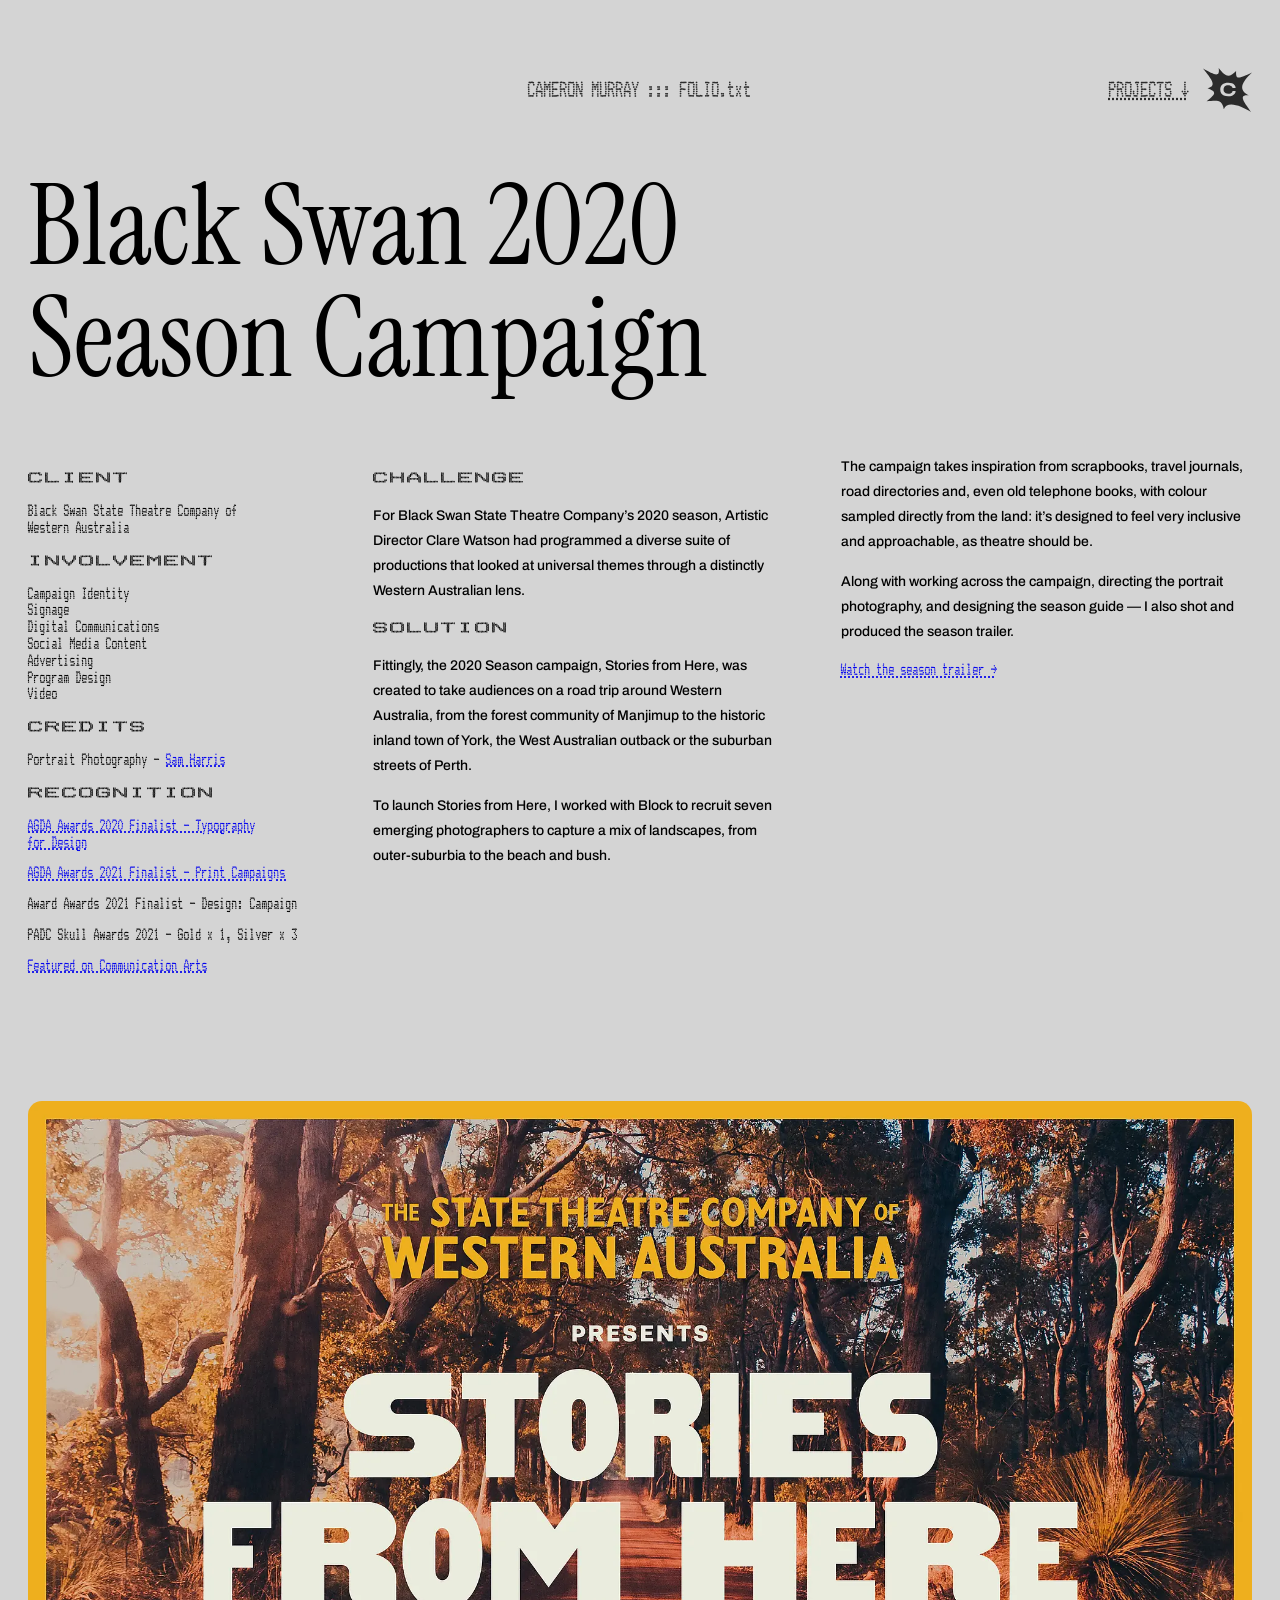
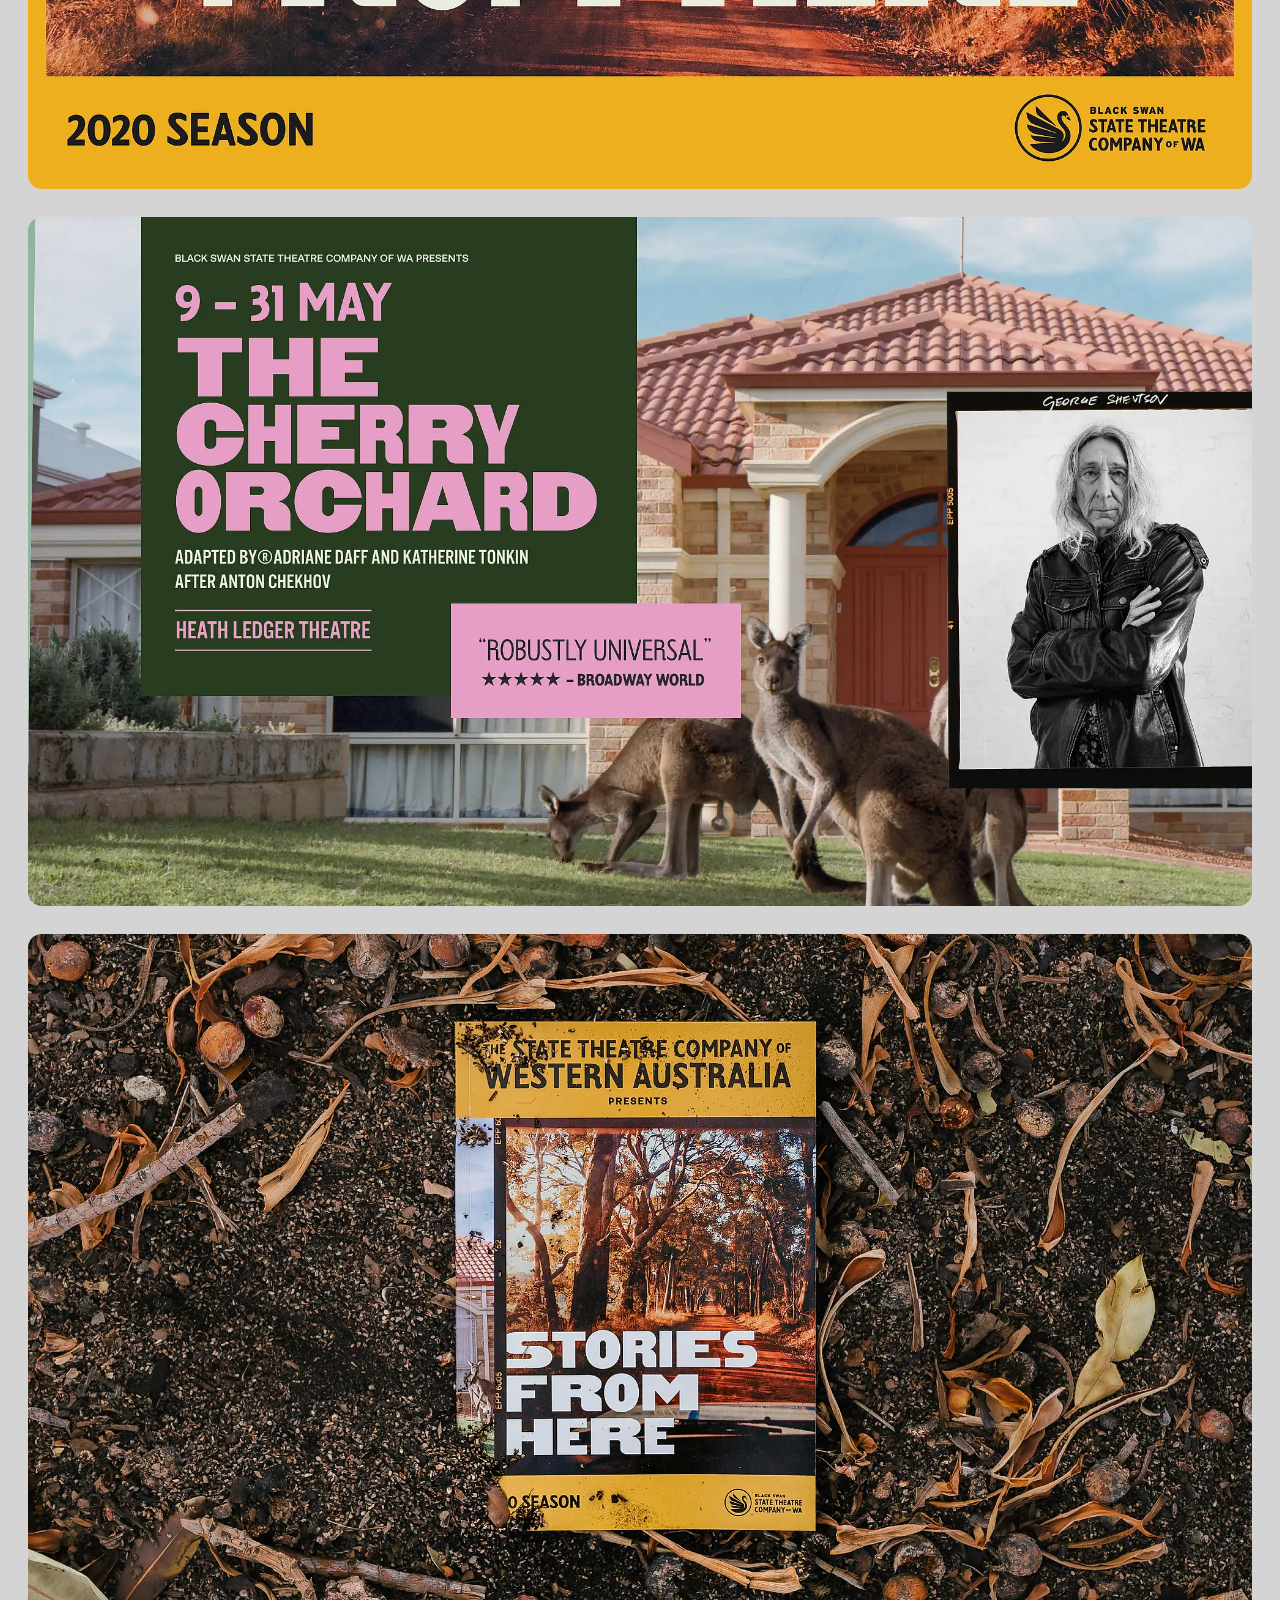
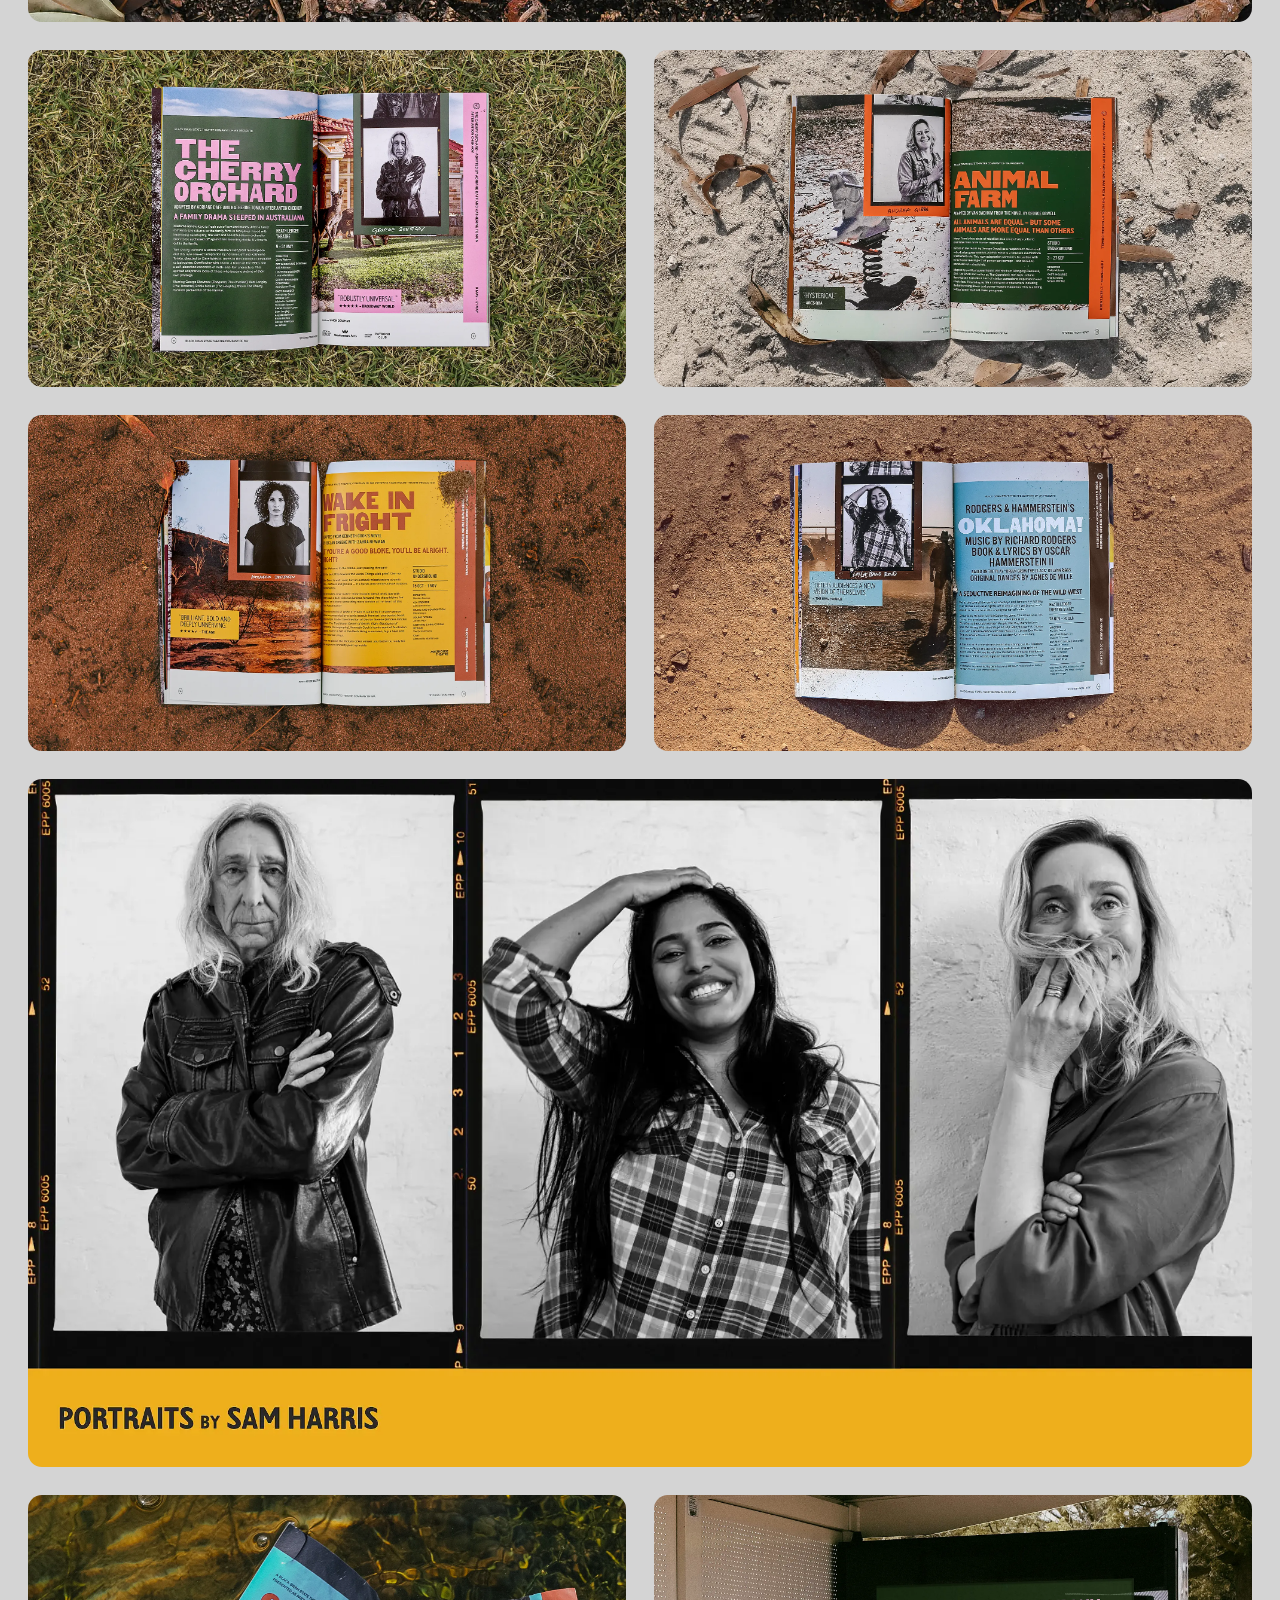
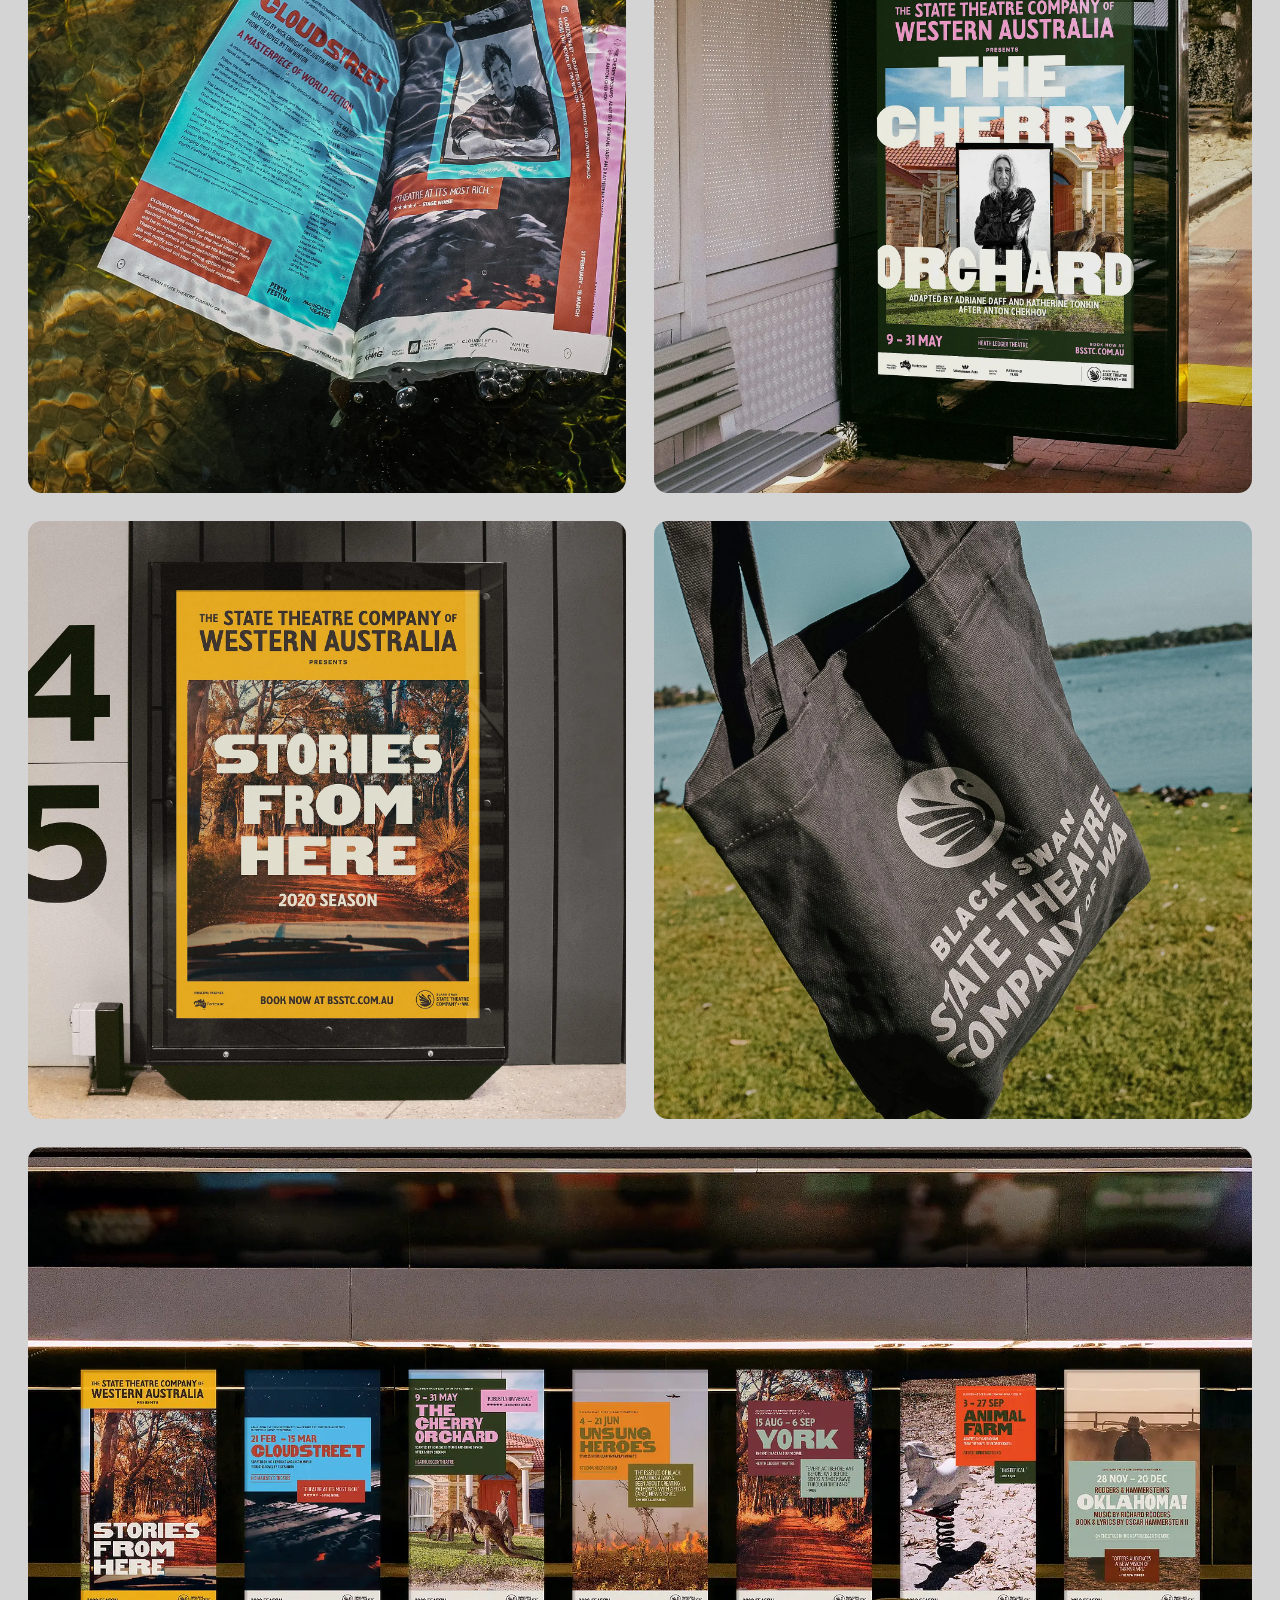
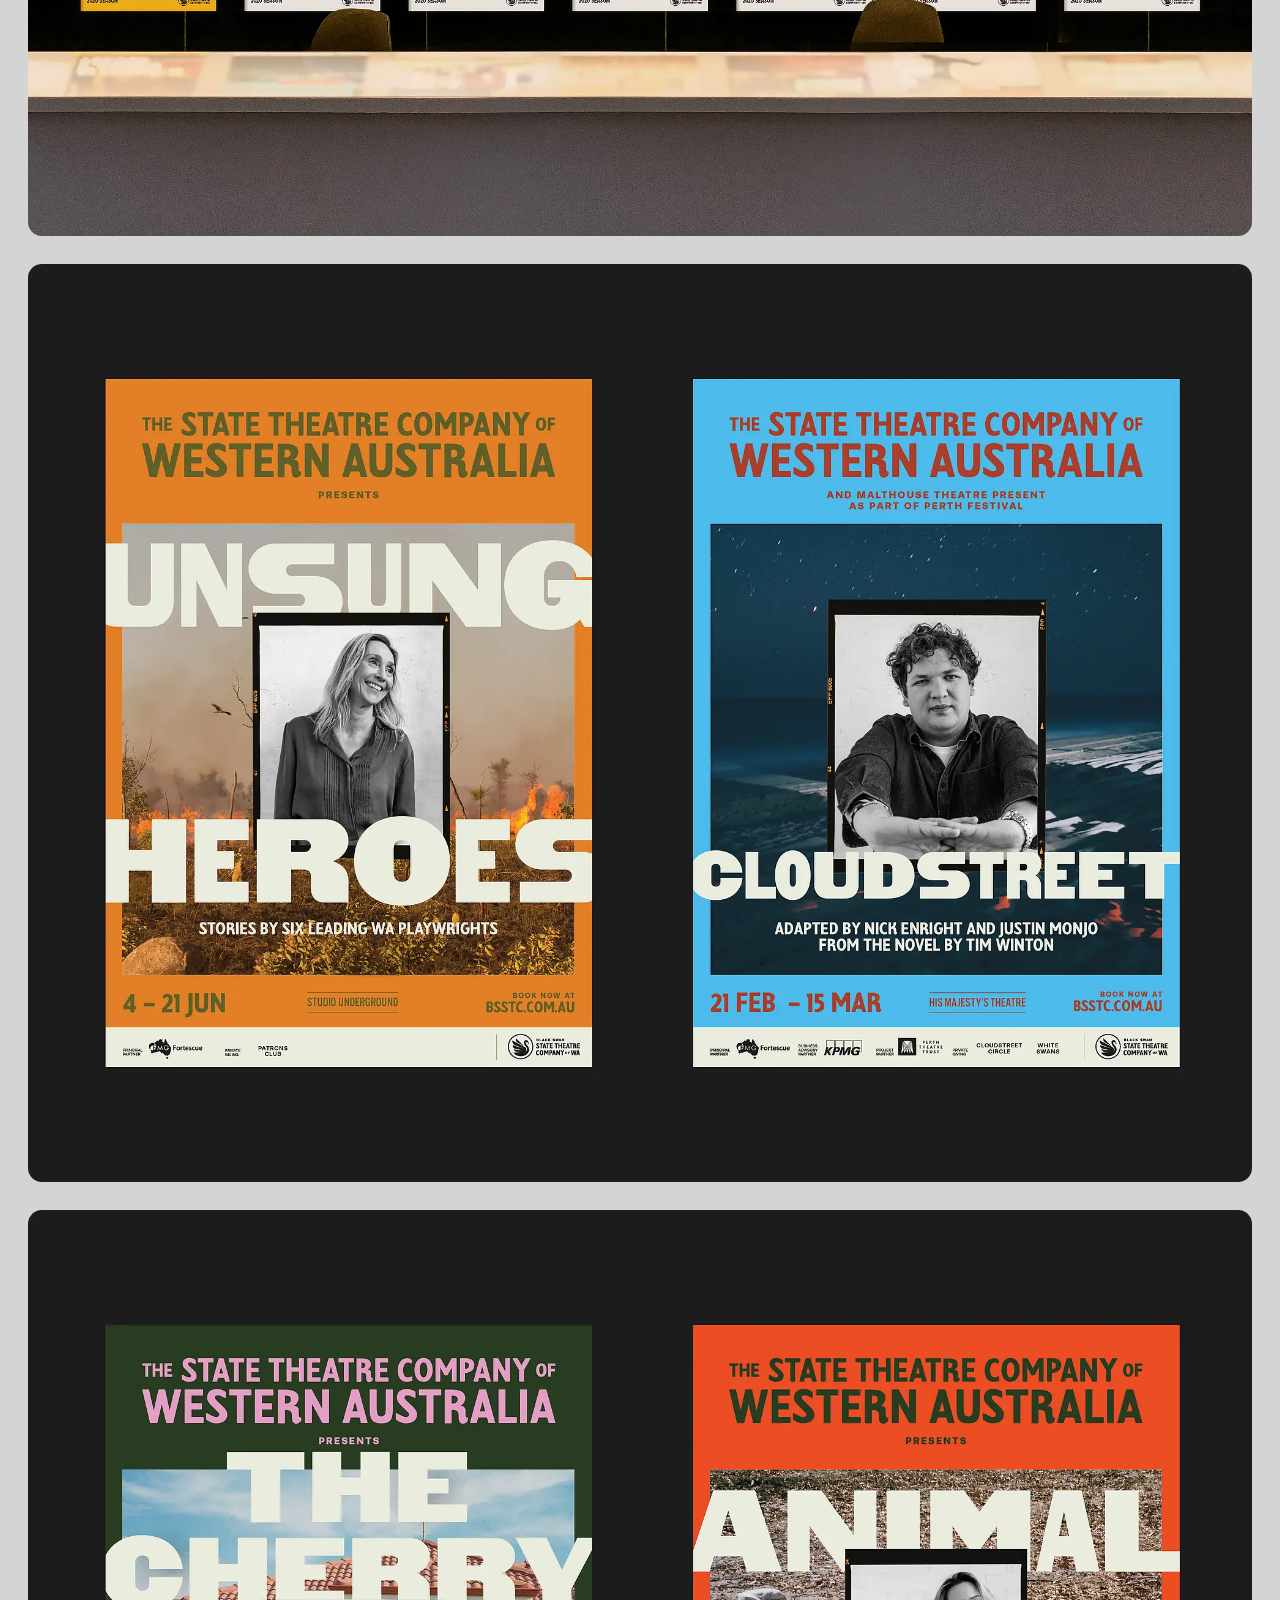
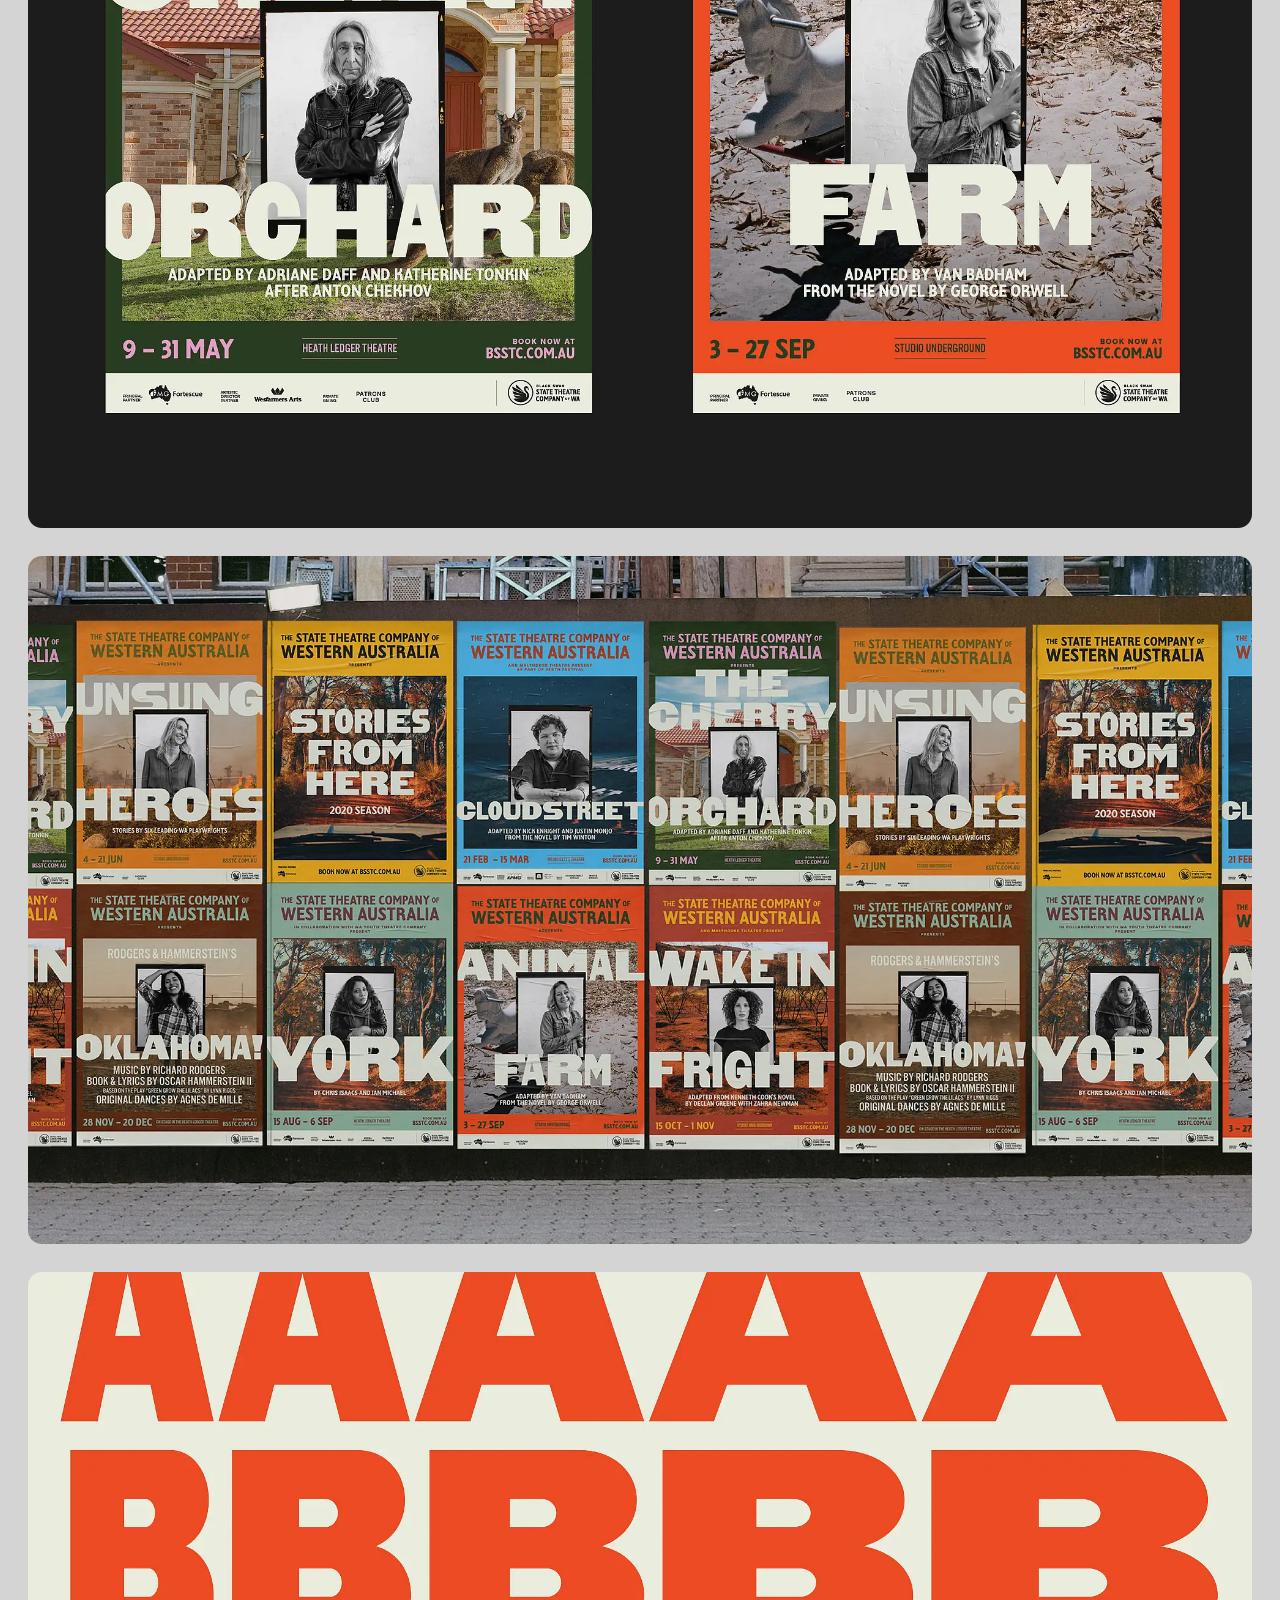
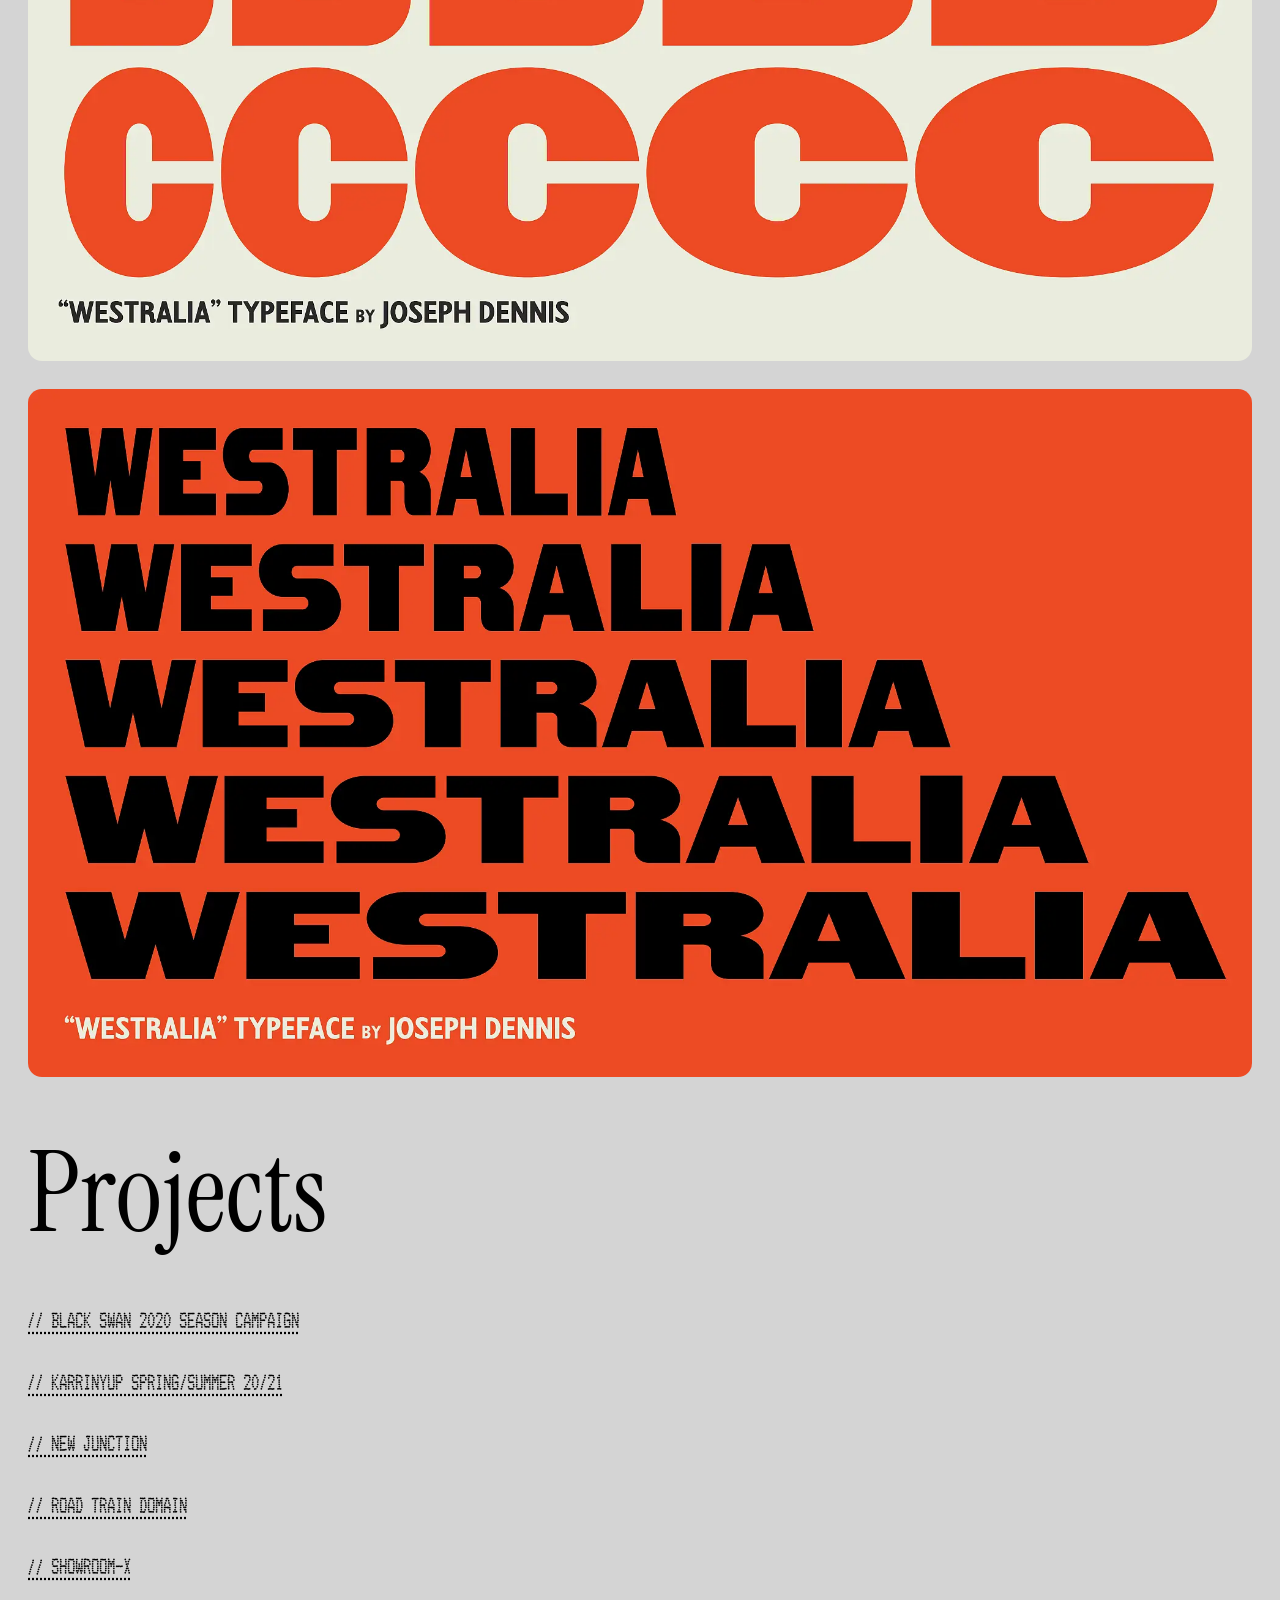
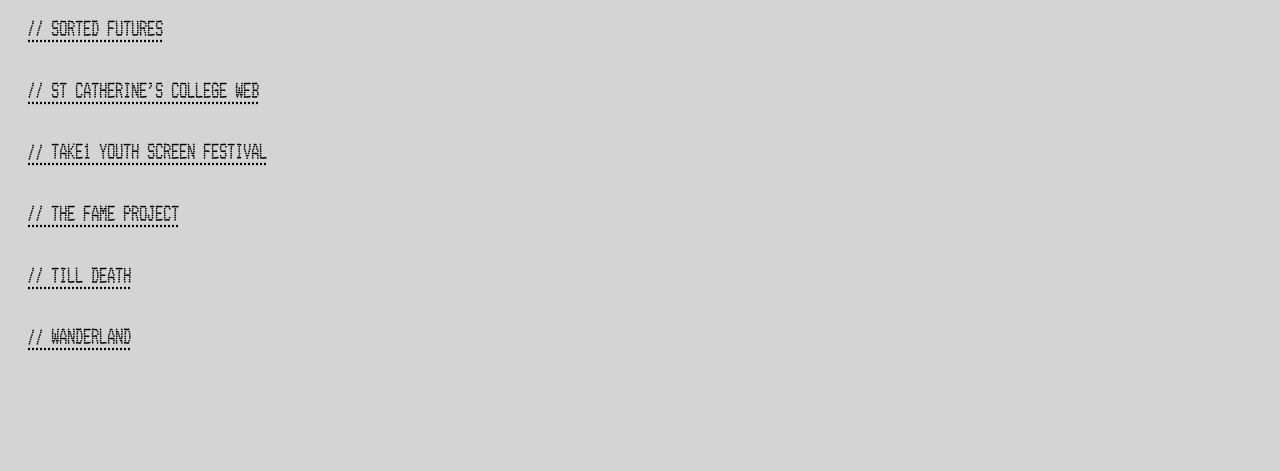
==== black-swan-2020/index.html @ e528ec54 "Init" ====
<!DOCTYPE html>
<html lang="en">
    <head>
        <meta charset="UTF-8">
        <meta name="viewport" content="width=device-width, initial-scale=1.0">
        <title>Cameron Murray ::::: BLACK SWAN 2020.txt</title>

        <link rel="preconnect" href="https://fonts.googleapis.com">
        <link rel="preconnect" href="https://fonts.gstatic.com" crossorigin>
        <link href="https://fonts.googleapis.com/css2?family=Archivo+Narrow:wght@400..700&family=Archivo:ital,wght@0,100..900;1,100..900&family=Instrument+Serif:ital@0;1&display=swap" rel="stylesheet">

        <link rel="apple-touch-icon" sizes="180x180" href="/apple-touch-icon.png">
        <link rel="icon" type="image/png" sizes="32x32" href="/favicon-32x32.png">
        <link rel="icon" type="image/png" sizes="16x16" href="/favicon-16x16.png">
        <link rel="manifest" href="/site.webmanifest">

        <link rel="stylesheet" href="/style.css">
    </head>
<body class="">
<div class="header-wrapper">
    <a href="/" id="three-container"></a>
    <div class="nav-wrapper">
        <div class="left">
            &nbsp;
        </div>
        <div class="center">
            <div class="title">CAMERON MURRAY ::: FOLIO.txt</div>
        </div>
        <div class="right">
            <a href="#" data-open="#project-menu" class="projects-menu-link arrow-before">PROJECTS ↓</a>
            <a href="/" class="logo-link"><img src="/assets/logo-cameron-murray-inv.svg"></a>
        </div>
    </div>
</div>

<div id="project-menu" class="paper-box draggable">
    <div class="paper-box-inner">
        <div class="paper-box-header">
            <div class="title"><span>PROJECTS</span></div>
            <div class="close">
                <a href="#" data-open="#project-menu">X</a>
            </div>
        </div>
        <hr>
        <ul class="project-links box-links">
            <li><a href="/black-swan-2020/" >Black Swan 2020 Season Campaign</a></li>
            <li><a href="/karrinyup/" >Karrinyup Spring/Summer 20/21</a></li>
            <li><a href="/new-junction/" >New Junction</a></li>
            <li><a href="/road-train-domain/" >Road Train Domain</a></li>
            <li><a href="/showroom-x/" >Showroom-X</a></li>
            <li><a href="/sorted-futures/" >Sorted Futures</a></li>
            <li><a href="/st-catherines/" >St Catherine’s College WEB</a></li>
            <li><a href="/take1/" >TAKE1 Youth Screen Festival</a></li>
            <li><a href="/the-fame-project/" >The Fame Project</a></li>
            <li><a href="/till-death/" >TILL DEATH</a></li>
            <li><a href="/wanderland/" >WAnderland</a></li>
        </ul>
    </div>
</div>    <div class="main">
        <div class="project-intro typewriter">
            <div class="project-intro-inner">
                <h1 class="project-title" data-chars="1" data-speed="50">Black Swan 2020 Season Campaign</h1>
                <hr>
                <div class="project-details-wrapper">
                    <div class="project-details">
                        <h2>Client</h2>
                        <p>Black Swan State Theatre Company of Western Australia</p>

                        <h2>Involvement</h2>
                        <p>Campaign Identity </p>
                        <p>Signage</p>
                        <p>Digital Communications</p>
                        <p>Social Media Content </p>
                        <p>Advertising</p>
                        <p>Program Design</p>
                        <p>Video</p>

                        <h2>Credits</h2>
                        <p>Portrait Photography — <a href="https://www.samharrisphoto.com.au/" target="_blank">Sam&nbsp;Harris</a></p>

                        <div class="awards">
                            <h2>Recognition</h2>
                            <p><a href="https://agda.com.au/awards/results/1201/" target="_blank">AGDA Awards 2020 Finalist — Typography for Design</a></p>
                            <p><a href="https://agda.com.au/awards/results/1167/" target="_blank">AGDA Awards 2021 Finalist — Print Campaigns</a></p>
                            <p>Award Awards 2021 Finalist — Design: Campaign</p>
                            <p>PADC Skull Awards 2021 — Gold x 1, Silver x 3</p>
                            <p><a href="https://www.commarts.com/exhibit/black-swan-state-theatre-company" target="_blank">Featured on Communication Arts</a></p>

                            <div class="awards-logos wait-for-typewriter">
                                <img alt="PADC Skull" title="PADC Skull" src="/assets/award-skull.svg">
                                <img alt="AGDA Award" title="AGDA Award" src="/assets/award-agda.svg">
                                <img alt="AWARD Award" title="AWARD Award" src="/assets/award-award.svg">
                                <img alt="Communication Arts" title="Communication Arts" src="/assets/award-communication-arts.svg">
                            </div>
                        </div>
                    </div>
                    <div class="project-description">
                        <h2>Challenge</h2>
                        <p>For Black Swan State Theatre Company’s 2020 season, Artistic Director Clare Watson had programmed a diverse suite of productions that looked at universal themes through a distinctly Western Australian lens.</p>
                        <h2>Solution</h2>
                        <p>Fittingly, the 2020 Season campaign, Stories from Here, was created to take audiences on a road trip around Western Australia, from the forest community of Manjimup to the historic inland town of York, the West Australian outback or the suburban streets of Perth.</p>
                        <p>To launch Stories from Here, I worked with Block to recruit seven emerging photographers to capture a mix of landscapes, from outer-suburbia to the beach and&nbsp;bush.</p>
                    </div>
                    <div class="project-description">
                        
                        
                        <p>The campaign takes inspiration from scrapbooks, travel journals, road directories and, even old telephone books, with colour sampled directly from the land: it’s designed to feel very inclusive and approachable, as theatre should be.</p>
                        <p>Along with working across the campaign, directing the portrait photography, and designing the season guide — I also shot and produced the season trailer.</p>
                        <p><a href="https://www.youtube.com/watch?v=H14J1Vznv5E" target="_blank" class="dotted after-arrow">Watch the season trailer</a></p>

                        
                        <div class="collab-logos wait-for-typewriter">
                            <img alt="Cameron Murray" title="Cameron Murray" src="/assets/logo-cameron-murray.svg">
                            <img alt="Block Branding" title="Block Branding" src="/assets/logo-block.svg">
                        </div>
                    </div>
                </div>
            </div>
        </div>
        <div class="project-content">
            <div class="expandable"><img src="images/black-swan-2020-8.webp"></div>
            <div class="expandable"><img src="images/black-swan-2020-20.webp"></div>
            
            <div class="expandable"><img src="images/black-swan-2020-1.webp"></div>
            <div class="two-col">
                <img src="images/black-swan-2020-2.webp">
                <img src="images/black-swan-2020-3.webp">
            </div>

            <div class="two-col">
                <img src="images/black-swan-2020-4.webp">
                <img src="images/black-swan-2020-5.webp">
            </div>

            <div class="expandable"><img src="images/black-swan-2020-17.webp"></div>

            <div class="two-col">
                <img src="images/black-swan-2020-13.webp">
                <img src="images/black-swan-2020-12.webp">
            </div>

            <div class="two-col">
                <img src="images/black-swan-2020-11.webp">
                <img src="images/black-swan-2020-14.webp">
            </div>
            <div class="expandable"><img src="images/black-swan-2020-6.webp"></div>
            <div class="expandable"><img src="images/black-swan-2020-9.webp"></div>
            <div class="expandable"><img src="images/black-swan-2020-10.webp"></div>

            <div class="expandable"><img src="images/black-swan-2020-7.webp"></div>

            <div class="expandable"><img src="images/black-swan-2020-21.webp"></div>
            <div class="expandable"><img src="images/black-swan-2020-22.webp"></div>


        </div>
    </div>
<hr>

<h1>Projects</h1>

<ul class="project-links">
    <li><a href="/black-swan-2020/" data-thumbnail="/black-swan-2020/images/black-swan-2020-thumb.webp">Black Swan 2020 Season Campaign</a></li>
    <li><a href="/karrinyup/" data-thumbnail="/karrinyup/images/karrinyup-thumb.webp">Karrinyup Spring/Summer 20/21</a></li>
    <li><a href="/new-junction/" data-thumbnail="/new-junction/images/new-junction-thumb.webp">New Junction</a></li>
    <li><a href="/road-train-domain/" data-thumbnail="/road-train-domain/images/road-train-domain-thumb.webp">Road Train Domain</a></li>
    <li><a href="/showroom-x/" data-thumbnail="/showroom-x/images/showroom-x-thumb.webp">Showroom-X</a></li>
    <li><a href="/sorted-futures/" data-thumbnail="/sorted-futures/images/sorted-futures-thumb.webp">Sorted Futures</a></li>
    <li><a href="/st-catherines/" data-thumbnail="/st-catherines/images/st-catherines-thumb.webp">St Catherine’s College WEB</a></li>
    <li><a href="/take1/" data-thumbnail="/take1/images/take1-thumb.webp">TAKE1 Youth Screen Festival</a></li>
    <li><a href="/the-fame-project/" data-thumbnail="/the-fame-project/images/the-fame-project-thumb.webp">The Fame Project</a></li>
    <li><a href="/till-death/" data-thumbnail="/till-death/images/till-death-thumb.webp">TILL DEATH</a></li>
    <li><a href="/wanderland/" data-thumbnail="/wanderland/images/wanderland-thumb.webp">WAnderland</a></li>
</ul>

<div class="hover-thumbnail">
    <img src="" alt="">
</div>

<hr>



<script type="importmap">
{
    "imports": {
        "three": "https://cdn.jsdelivr.net/npm/three@0.182.0/build/three.module.js",
        "three/addons/": "https://cdn.jsdelivr.net/npm/three@0.182.0/examples/jsm/",
        "jquery": "https://code.jquery.com/jquery-4.1.0.module.min.js"
    }
}
</script>

<script type="module" src="/js/app.js"></script></body>

</html>
---- style.css ----
@charset "UTF-8";
/* 1. Use a more-intuitive box-sizing model */
*, *::before, *::after {
  -webkit-box-sizing: border-box;
          box-sizing: border-box;
}

/* 2. Remove default margin */
*:not(dialog) {
  margin: 0;
}

/* 3. Enable keyword animations */
@media (prefers-reduced-motion: no-preference) {
  html {
    interpolate-size: allow-keywords;
  }
}
body {
  /* 4. Increase line-height */
  line-height: 1.5;
  /* 5. Improve text rendering */
  -webkit-font-smoothing: antialiased;
}

/* 6. Improve media defaults */
img, picture, video, canvas, svg {
  display: block;
  max-width: 100%;
}

/* 7. Inherit fonts for form controls */
input, button, textarea, select {
  font: inherit;
}

/* 8. Avoid text overflows */
p, h1, h2, h3, h4, h5, h6 {
  overflow-wrap: break-word;
}

/* 9. Improve line wrapping */
p {
  text-wrap: pretty;
}

h1, h2, h3, h4, h5, h6 {
  text-wrap: balance;
}

/*
  10. Create a root stacking context
*/
#root, #__next {
  isolation: isolate;
}

@font-face {
  font-family: "DotMatrix";
  src: url("./fonts/DotMatrix-Regular.otf") format("opentype");
  font-weight: normal;
  font-style: normal;
}
@font-face {
  font-family: "DotMatrix";
  src: url("./fonts/DotMatrixDuo-Bold.otf") format("opentype");
  font-weight: bold;
  font-style: normal;
}
@font-face {
  font-family: "DotMatrix";
  src: url("./fonts/DotMatrix-CondensedRegular.otf") format("opentype");
  font-weight: normal;
  font-style: normal;
  font-width: condensed;
}
html {
  font-size: 14px;
  --site-padding: 2rem;
  --header-height: 180px;
}
@media screen and (max-width: 640px) {
  html {
    --site-padding: 1rem;
    --header-height: 100px;
    font-size: 14px;
  }
}

body {
  background: var(--bg-color);
  color: var(--text-color);
  font-family: Arial, sans-serif;
  font-size: 1rem;
  padding: var(--site-padding);
  --text-color: #000;
  --bg-color: #D4D4D4;
}
body.dark {
  --text-color: #D4D4D4;
  --bg-color: #000;
}
body.home:not(.loaded) {
  --text-color: #D4D4D4;
  --bg-color: #000;
}

* {
  -webkit-transition: text-color 0.3s, background-color 0.3s;
  transition: text-color 0.3s, background-color 0.3s;
}

p,
h1,
h2,
h3,
h4,
h5,
h6,
li {
  color: var(--text-color);
}

h1 {
  font-family: "Instrument Serif", serif;
  font-weight: 400;
  font-style: normal;
  font-size: 8rem;
  letter-spacing: -2%;
  line-height: 100%;
  margin-bottom: 2rem;
}
@media screen and (max-width: 640px) {
  h1 {
    font-size: 5rem;
  }
}

h2 {
  font-family: "DotMatrix", serif;
  font-weight: bold;
  font-style: normal;
  text-transform: uppercase;
  font-size: 1rem;
}

p {
  font-family: "Archivo", "Arial", sans-serif;
  font-optical-sizing: auto;
  font-weight: 500;
  font-style: normal;
  margin-bottom: 1rem;
  line-height: 1.8;
}

a {
  text-decoration: underline dotted;
}
a:visited {
  color: blue;
}
a.dotted {
  font-family: "DotMatrix", serif;
  font-weight: normal;
  font-style: normal;
  font-size: 1.2rem;
  line-height: 1;
}
a.button {
  font-family: "Archivo Narrow", sans-serif;
  font-weight: bold;
  text-align: left;
  text-transform: uppercase;
  font-size: 1.1rem;
  text-decoration: none;
  display: block;
  padding: 0.2em 0.5em;
  color: var(--text-color);
  background-color: transparent;
  border: 2px dotted var(--text-color);
}

.after-arrow:after {
  content: " →";
}

.before-arrow:before {
  content: "← ";
}

.wait-for-typewriter {
  -webkit-transition: clip-path 0.2s;
  transition: clip-path 0.2s;
  clip-path: inset(0 100% 0 0);
}
.typewriter-complete .wait-for-typewriter {
  clip-path: inset(0 0 0 0);
}

hr {
  border: none;
  background-image: url("./assets/divider.svg");
  background-repeat: round;
  background-size: auto 3px;
  height: 4px;
  margin-bottom: 2rem;
  max-width: 0px;
  -webkit-transition: max-width 0.4s;
  transition: max-width 0.4s;
  -webkit-transition-delay: 1s;
          transition-delay: 1s;
}
.loaded hr {
  max-width: 100vw;
}

body:not(.home) {
  padding-top: var(--header-height);
}

.header-wrapper {
  --text-color: white;
  color: var(--text-color);
}

#three-container {
  position: fixed;
  z-index: 99;
  inset: 0;
  width: 100%;
  height: 100%;
  overflow: hidden;
  border-radius: 0;
  top: 0px;
  left: calc(var(--site-padding) - var(--header-height) * 0.1);
  right: auto;
  bottom: auto;
  width: var(--header-height);
  height: var(--header-height);
  border-radius: 12px;
  -webkit-transition: width 0.6s cubic-bezier(0.22, 1, 0.36, 1), height 0.6s cubic-bezier(0.22, 1, 0.36, 1), top 0.6s cubic-bezier(0.22, 1, 0.36, 1), right 0.6s cubic-bezier(0.22, 1, 0.36, 1), left 0.6s cubic-bezier(0.22, 1, 0.36, 1), bottom 0.6s cubic-bezier(0.22, 1, 0.36, 1), border-radius 0.6s ease;
  transition: width 0.6s cubic-bezier(0.22, 1, 0.36, 1), height 0.6s cubic-bezier(0.22, 1, 0.36, 1), top 0.6s cubic-bezier(0.22, 1, 0.36, 1), right 0.6s cubic-bezier(0.22, 1, 0.36, 1), left 0.6s cubic-bezier(0.22, 1, 0.36, 1), bottom 0.6s cubic-bezier(0.22, 1, 0.36, 1), border-radius 0.6s ease;
}
#three-container canvas {
  display: block;
  width: 100%;
  height: 100%;
  -webkit-mask-image: radial-gradient(circle at center, black 70%, transparent 80%);
          mask-image: radial-gradient(circle at center, black 70%, transparent 80%);
  mix-blend-mode: difference;
}
body.home:not(.scrolled) #three-container {
  top: 0px;
  left: 0px;
  width: 100vw;
  height: 100vh;
  pointer-events: none;
}

.nav-wrapper {
  position: fixed;
  mix-blend-mode: difference;
  display: -webkit-box;
  display: -ms-flexbox;
  display: flex;
  width: 100%;
  top: 0;
  left: 0;
  z-index: 98;
  padding: var(--site-padding);
  height: var(--header-height);
  -webkit-box-pack: justify;
      -ms-flex-pack: justify;
          justify-content: space-between;
  -webkit-box-align: center;
      -ms-flex-align: center;
          align-items: center;
  font-family: "DotMatrix";
  font-weight: normal;
  font-style: normal;
  font-width: condensed;
  font-size: 1.6rem;
  line-height: 1;
  -webkit-transform: translateY(0);
          transform: translateY(0);
  -webkit-transition: all 0.3s;
  transition: all 0.3s;
}
body.home:not(.scrolled) .nav-wrapper {
  -webkit-transform: translateY(calc(var(--header-height) * -1));
          transform: translateY(calc(var(--header-height) * -1));
}
.nav-wrapper > * {
  -ms-flex-preferred-size: 33%;
      flex-basis: 33%;
  min-width: 0;
  font-size: 1em;
}
.nav-wrapper a {
  display: block;
  color: var(--text-color);
  mix-blend-mode: difference;
}
.nav-wrapper .center {
  text-align: center;
}
.nav-wrapper .right {
  text-align: right;
  display: -webkit-box;
  display: -ms-flexbox;
  display: flex;
  -webkit-box-pack: end;
      -ms-flex-pack: end;
          justify-content: flex-end;
  -webkit-box-align: center;
      -ms-flex-align: center;
          align-items: center;
  min-width: 0;
  gap: 1rem;
}
.nav-wrapper .logo-link {
  width: 2.2em;
  -ms-flex-negative: 0;
      flex-shrink: 0;
}
.nav-wrapper .logo-link img {
  height: 100%;
  width: auto;
}
@media screen and (max-width: 640px) {
  .nav-wrapper {
    font-size: 1.5rem;
  }
  .nav-wrapper .center {
    display: none;
  }
  .nav-wrapper .right {
    -ms-flex-preferred-size: 100%;
        flex-basis: 100%;
  }
}

.home-splash {
  height: calc(100vh + 2 * var(--site-padding));
  width: 100%;
}
.home-splash #scroll-scale {
  width: calc(100vw - 2 * var(--site-padding));
  height: calc(100vh - 2 * var(--site-padding));
  max-width: none;
  -o-object-fit: fill;
     object-fit: fill;
  position: fixed;
  top: var(--site-padding);
  -webkit-transform-origin: top;
          transform-origin: top;
  -webkit-transition: height 0.1s;
  transition: height 0.1s;
  background-image: url("/assets/cameron-murray.svg");
  background-repeat: no-repeat;
  background-size: 100% 100%;
}
@media (max-aspect-ratio: 1/1) {
  .home-splash #scroll-scale {
    background-image: url("/assets/cameron-murray-stacked.svg");
  }
}

.home-intro {
  padding-top: var(--header-height);
}

@media screen and (min-width: 1600px) {
  body:not(.home) .main {
    max-width: none;
    display: -webkit-box;
    display: -ms-flexbox;
    display: flex;
    -webkit-box-orient: horizontal;
    -webkit-box-direction: reverse;
        -ms-flex-direction: row-reverse;
            flex-direction: row-reverse;
    -webkit-box-pack: justify;
        -ms-flex-pack: justify;
            justify-content: space-between;
    -webkit-box-align: stretch;
        -ms-flex-align: stretch;
            align-items: stretch;
  }
  body:not(.home) .main .project-intro,
  body:not(.home) .main .project-content {
    -ms-flex-preferred-size: calc(50% - var(--site-padding));
        flex-basis: calc(50% - var(--site-padding));
    width: calc(50% - var(--site-padding));
  }
  body:not(.home) .main .project-intro .project-intro-inner {
    position: sticky;
    top: var(--header-height);
    /* Required: defines where the element locks */
    z-index: 2;
  }
  body:not(.home) .main .project-content {
    z-index: 3;
  }
}

.home-projects {
  --cols: 3;
  --gap: 4rem;
  display: grid-lanes;
  -ms-grid-columns: ;
  grid-template-columns: repeat(var(--cols), minmax(0, 1fr));
  gap: var(--gap);
  margin-top: 4rem;
  margin-bottom: 4rem;
}
@supports not (display: grid-lanes) {
  .home-projects {
    display: block;
    -webkit-columns: var(--cols) 220px;
       -moz-columns: var(--cols) 220px;
            columns: var(--cols) 220px;
    -webkit-column-gap: var(--gap);
       -moz-column-gap: var(--gap);
            column-gap: var(--gap);
  }
  .home-projects .project-item:nth-child(1) {
    margin-top: 50%;
  }
  .home-projects .project-item {
    -webkit-column-break-inside: avoid;
       -moz-column-break-inside: avoid;
            break-inside: avoid;
    margin-bottom: var(--gap);
  }
}
@media screen and (max-width: 1600px) {
  .home-projects {
    --cols: 2;
  }
}
@media screen and (max-width: 900px) {
  .home-projects {
    --cols: 1;
  }
}

.project-item {
  --width: 800px;
  --mobile-extra-padding: 0px;
  display: block;
  max-width: var(--width);
  --text-color: #000;
  --bg-color: white;
  text-decoration: none;
  position: relative;
}
.project-item.watch-scroll a {
  -webkit-transition: all 0.5s cubic-bezier(0.22, 1, 0.36, 1);
  transition: all 0.5s cubic-bezier(0.22, 1, 0.36, 1);
}
.project-item.watch-scroll:not(.in-view) a {
  -webkit-transform: translate3d(10vw, 100vh, 400px);
          transform: translate3d(10vw, 100vh, 400px);
}
.project-item.watch-scroll:not(.in-view):nth-child(2n) a {
  -webkit-transform: translate3d(-10vw, 100vh, 400px);
          transform: translate3d(-10vw, 100vh, 400px);
}
.project-item.watch-scroll.in-view a {
  -webkit-transform: translate3d(0, 0, 0);
          transform: translate3d(0, 0, 0);
}
@media screen and (max-width: 640px) {
  .project-item.watch-scroll a {
    -webkit-transform: none !important;
            transform: none !important;
  }
}
.project-item a {
  display: block;
  pointer-events: none;
}
.project-item a.dragging {
  -webkit-transition: none;
  transition: none;
}
.project-item img {
  max-height: calc(var(--width) * 0.7);
  aspect-ratio: 1/1;
  -o-object-fit: contain;
     object-fit: contain;
  pointer-events: auto;
  -ms-grid-row-align: center;
  -ms-grid-column-align: center;
  place-self: center;
  z-index: 0;
  position: relative;
}
.project-item .project-info-wrapper {
  position: absolute;
  width: 66%;
  padding: 1rem;
  background: var(--bg-color);
  pointer-events: auto;
  z-index: 1;
  right: 0px;
  top: 0px;
  bottom: auto;
}
.project-item .project-info-wrapper h3 {
  font-family: "DotMatrix", serif;
  font-weight: normal;
  font-style: normal;
  text-transform: uppercase;
  font-size: 2rem;
  line-height: 1;
  text-box-trim: trim-both;
  text-box-edge: cap alphabetic;
  margin-bottom: 1rem;
}
.project-item .project-info-wrapper p.project-link {
  text-decoration: underline dotted;
  font-family: "DotMatrix", serif;
  font-weight: bold;
  font-style: normal;
  text-transform: uppercase;
  font-size: 1rem;
  margin-bottom: 0;
}
.project-item:hover {
  --text-color: #D4D4D4;
  --bg-color: #000;
}
@media screen and (max-width: 640px) {
  .project-item {
    --mobile-extra-padding: 200px;
  }
  .project-item img {
    aspect-ratio: auto;
  }
}
.project-item.image-on-top img {
  z-index: 1;
}
.project-item.image-on-top .project-info-wrapper {
  z-index: 0;
}
.project-item.text-left img {
  margin-left: auto;
}
.project-item.text-left .project-info-wrapper {
  left: 0px;
  right: auto;
}
.project-item.text-top {
  padding-top: var(--mobile-extra-padding);
}
.project-item.text-top .project-info-wrapper {
  top: 0px;
  bottom: auto;
}
.project-item.text-mid {
  padding-bottom: var(--mobile-extra-padding);
}
.project-item.text-mid .project-info-wrapper {
  top: 0;
  bottom: 0;
  -ms-flex-item-align: center;
      -ms-grid-row-align: center;
      align-self: center;
}
@media screen and (max-width: 640px) {
  .project-item.text-mid .project-info-wrapper {
    top: auto;
    bottom: 0px;
  }
}
.project-item.text-bottom {
  padding-bottom: var(--mobile-extra-padding);
}
.project-item.text-bottom .project-info-wrapper {
  top: auto;
  bottom: 0px;
}

.project-intro {
  margin-bottom: 4rem;
}
.project-intro .project-title {
  margin-top: -0.09em;
}
.project-intro .project-details-wrapper {
  display: -webkit-box;
  display: -ms-flexbox;
  display: flex;
  -ms-flex-wrap: wrap;
      flex-wrap: wrap;
  -webkit-box-pack: start;
      -ms-flex-pack: start;
          justify-content: flex-start;
  gap: 4rem;
}
.project-intro .project-details-wrapper > * {
  -ms-flex-negative: 1;
      flex-shrink: 1;
  -webkit-box-flex: 1;
      -ms-flex-positive: 1;
          flex-grow: 1;
}
.project-intro .project-details-wrapper .project-details {
  -ms-flex-preferred-size: 20%;
      flex-basis: 20%;
}
.project-intro .project-details-wrapper .project-description {
  -ms-flex-preferred-size: 30%;
      flex-basis: 30%;
}
.project-intro .project-details-wrapper .project-description .collab-logos {
  display: -webkit-box;
  display: -ms-flexbox;
  display: flex;
  -ms-flex-wrap: wrap;
      flex-wrap: wrap;
  gap: 1rem;
  margin-top: 2rem;
}
.project-intro .project-details-wrapper .project-description .collab-logos img {
  height: 3rem;
  opacity: 0.5;
}
.project-intro .project-details-wrapper .project-description .collab-logos img:hover {
  opacity: 1;
}
.project-intro .project-details-wrapper .project-description .collab-logos img:first-child {
  margin-left: -0.3rem;
}
.project-intro .project-details-wrapper .project-description .collab-logos:before {
  -ms-flex-preferred-size: 100%;
      flex-basis: 100%;
  content: "A collaboration between:";
  opacity: 0.8;
  text-transform: uppercase;
}
@media screen and (max-width: 640px) {
  .project-intro .project-details-wrapper {
    gap: 2rem;
  }
  .project-intro .project-details-wrapper .project-details,
  .project-intro .project-details-wrapper .project-description {
    -ms-flex-preferred-size: 100%;
        flex-basis: 100%;
  }
}
.project-intro .project-details-wrapper h2 {
  margin-top: 1rem;
  margin-bottom: 1rem;
}
.project-intro .project-details-wrapper .project-details p {
  font-family: "DotMatrix", serif;
  font-weight: normal;
  font-style: normal;
  font-size: 1.2rem;
  line-height: 1;
  margin-bottom: 0px;
}
.project-intro .project-details-wrapper .project-details .awards p {
  margin-bottom: 1rem;
}
.project-intro .project-details-wrapper .project-details .awards .awards-logos {
  display: -webkit-box;
  display: -ms-flexbox;
  display: flex;
  gap: 1rem;
  margin-top: 2rem;
}
.project-intro .project-details-wrapper .project-details .awards .awards-logos img {
  height: 3rem;
  opacity: 0.5;
}
.project-intro .project-details-wrapper .project-details .awards .awards-logos img:hover {
  opacity: 1;
}

.project-content > * {
  margin-bottom: var(--site-padding);
}
.project-content .expandable {
  max-width: 100%;
}
.project-content .expandable img,
.project-content .expandable video {
  -webkit-transition: all 0.3s cubic-bezier(0.65, 0, 0.35, 1);
  transition: all 0.3s cubic-bezier(0.65, 0, 0.35, 1);
  max-width: none;
  width: 100%;
  cursor: -webkit-zoom-in;
  cursor: zoom-in;
  border-radius: 1rem;
}
.project-content .expandable.expanded img, .project-content .expandable.expanded video {
  width: calc(100vw - 2 * var(--site-padding));
}
.project-content .square-wrapper {
  border-radius: 1rem;
  border: 2px solid rgba(0, 0, 0, 0.3);
  padding: var(--site-padding);
  background: rgba(255, 255, 255, 0.4);
}
.project-content .square-wrapper img,
.project-content .square-wrapper video {
  border-radius: 0.5rem;
  margin: auto;
  max-width: 80vh;
  width: 100%;
}
.project-content .two-col {
  display: -webkit-box;
  display: -ms-flexbox;
  display: flex;
  gap: var(--site-padding);
  width: 100%;
  min-width: 0;
}
.project-content .two-col > * {
  -webkit-box-flex: 1;
      -ms-flex: 1 1 0px;
          flex: 1 1 0;
  min-width: 0;
  width: 0;
  max-width: 100%;
  height: auto;
  -o-object-fit: contain;
     object-fit: contain;
  border-radius: 1rem;
}

.video-embed-wrapper {
  padding: 56.25% 0 0 0;
  position: relative;
}
.video-embed-wrapper iframe {
  border-radius: 1rem;
  position: absolute;
  top: 0;
  left: 0;
  width: 100%;
  height: 100%;
}

.project-links {
  list-style: none;
  margin-top: 4rem;
  margin-bottom: 4rem;
  padding: 0;
  z-index: 2;
  position: relative;
}
.project-links li {
  margin-bottom: 2rem;
}
.project-links a {
  padding-top: 1em;
  padding-bottom: 1em;
  display: inline;
  text-decoration: underline dotted;
  text-underline-offset: 0.2em;
  font-family: "DotMatrix", serif;
  font-style: normal;
  text-transform: uppercase;
  font-size: 1.6rem;
  color: var(--text-color);
}
.project-links a:before {
  content: "// ";
}
.project-links a.active:after {
  content: "← You are here!";
  opacity: 0.5;
  text-decoration: none;
  background-color: rgba(0, 0, 0, 0.2);
  margin-left: 1em;
}

.paper-box {
  position: fixed;
  z-index: 100;
  top: var(--site-padding);
  right: 200px;
}
.paper-box:not(.open) {
  visibility: hidden;
  pointer-events: none;
}
.paper-box .paper-box-inner {
  -webkit-filter: drop-shadow(8px 6px 0px rgba(0, 0, 0, 0.1));
          filter: drop-shadow(8px 6px 0px rgba(0, 0, 0, 0.1));
  background: white;
  --text-color: black;
  z-index: 100;
  font-size: 1rem;
  padding: 2em;
  -webkit-animation: toss 0.1s forwards;
          animation: toss 0.1s forwards;
  min-width: 300px;
}
.paper-box .paper-box-inner:after {
  content: "";
  display: box;
  position: absolute;
  top: 100%;
  margin-top: -1px;
  left: 0px;
  width: 100%;
  height: 8px;
  background-image: url("/assets/perforation-single-white.svg");
  background-repeat: round;
  background-size: fill;
}
.paper-box .paper-box-inner .paper-box-header {
  display: -webkit-box;
  display: -ms-flexbox;
  display: flex;
  -webkit-box-pack: justify;
      -ms-flex-pack: justify;
          justify-content: space-between;
  font-family: "DotMatrix", serif;
  font-weight: bold;
  font-style: normal;
  text-transform: uppercase;
  color: black;
}
.paper-box .paper-box-inner .paper-box-header span, .paper-box .paper-box-inner .paper-box-header a {
  padding: 0.3em;
}
.paper-box .paper-box-inner .paper-box-header a {
  text-decoration: none;
  background: black;
  color: white;
  font-weight: normal;
  -webkit-transition: none;
  transition: none;
}
.paper-box .paper-box-inner .paper-box-header a:hover {
  background: #D4D4D4;
  color: black;
}
.paper-box .paper-box-inner hr {
  margin-top: 1em;
  margin-bottom: 1em;
  background-size: auto 100%;
  height: 2.5px;
}
.paper-box .paper-box-inner .box-links {
  padding: 0px;
  margin: 0px;
  font-size: 1.2em;
}
.paper-box .paper-box-inner .box-links li {
  margin-bottom: 0.1em;
}
.paper-box .paper-box-inner .box-links a {
  font-size: 1em;
}
.paper-box.open .paper-box-inner {
  -webkit-animation: printer-feed 1.2s;
          animation: printer-feed 1.2s;
}
@media screen and (max-width: 640px) {
  .paper-box {
    width: 80vw;
    left: var(--site-padding);
  }
}

@-webkit-keyframes printer-feed {
  0% {
    -webkit-transform: translateY(-200%);
            transform: translateY(-200%);
    -webkit-animation-timing-function: ease-out;
            animation-timing-function: ease-out;
  }
  45% {
    -webkit-transform: translateY(-55%);
            transform: translateY(-55%);
    -webkit-animation-timing-function: steps(1);
            animation-timing-function: steps(1);
  }
  60% {
    -webkit-transform: translateY(-55%);
            transform: translateY(-55%);
    -webkit-animation-timing-function: ease-in-out;
            animation-timing-function: ease-in-out;
  }
  100% {
    -webkit-transform: translateY(0);
            transform: translateY(0);
  }
}

@keyframes printer-feed {
  0% {
    -webkit-transform: translateY(-200%);
            transform: translateY(-200%);
    -webkit-animation-timing-function: ease-out;
            animation-timing-function: ease-out;
  }
  45% {
    -webkit-transform: translateY(-55%);
            transform: translateY(-55%);
    -webkit-animation-timing-function: steps(1);
            animation-timing-function: steps(1);
  }
  60% {
    -webkit-transform: translateY(-55%);
            transform: translateY(-55%);
    -webkit-animation-timing-function: ease-in-out;
            animation-timing-function: ease-in-out;
  }
  100% {
    -webkit-transform: translateY(0);
            transform: translateY(0);
  }
}
@-webkit-keyframes toss {
  0% {
    -webkit-transform: translateY(0%);
            transform: translateY(0%);
    -webkit-animation-timing-function: ease-in;
            animation-timing-function: ease-in;
  }
  100% {
    -webkit-transform: translate(50%, 20%) rotate(10deg) scale(0);
            transform: translate(50%, 20%) rotate(10deg) scale(0);
  }
}
@keyframes toss {
  0% {
    -webkit-transform: translateY(0%);
            transform: translateY(0%);
    -webkit-animation-timing-function: ease-in;
            animation-timing-function: ease-in;
  }
  100% {
    -webkit-transform: translate(50%, 20%) rotate(10deg) scale(0);
            transform: translate(50%, 20%) rotate(10deg) scale(0);
  }
}
.hover-thumbnail {
  position: fixed;
  top: 0;
  left: 0;
  pointer-events: none;
  z-index: 0;
  opacity: 0;
  visibility: hidden;
  translate: -50% -50%;
  -webkit-transition: opacity 0.2s ease, visibility 0.2s;
  transition: opacity 0.2s ease, visibility 0.2s;
}
.hover-thumbnail.active {
  opacity: 0.5;
  visibility: visible;
}
.hover-thumbnail img {
  display: block;
  max-width: 500px;
  max-height: 500px;
  -o-object-fit: contain;
     object-fit: contain;
}

.draggable {
  -webkit-user-select: none;
     -moz-user-select: none;
      -ms-user-select: none;
          user-select: none;
}
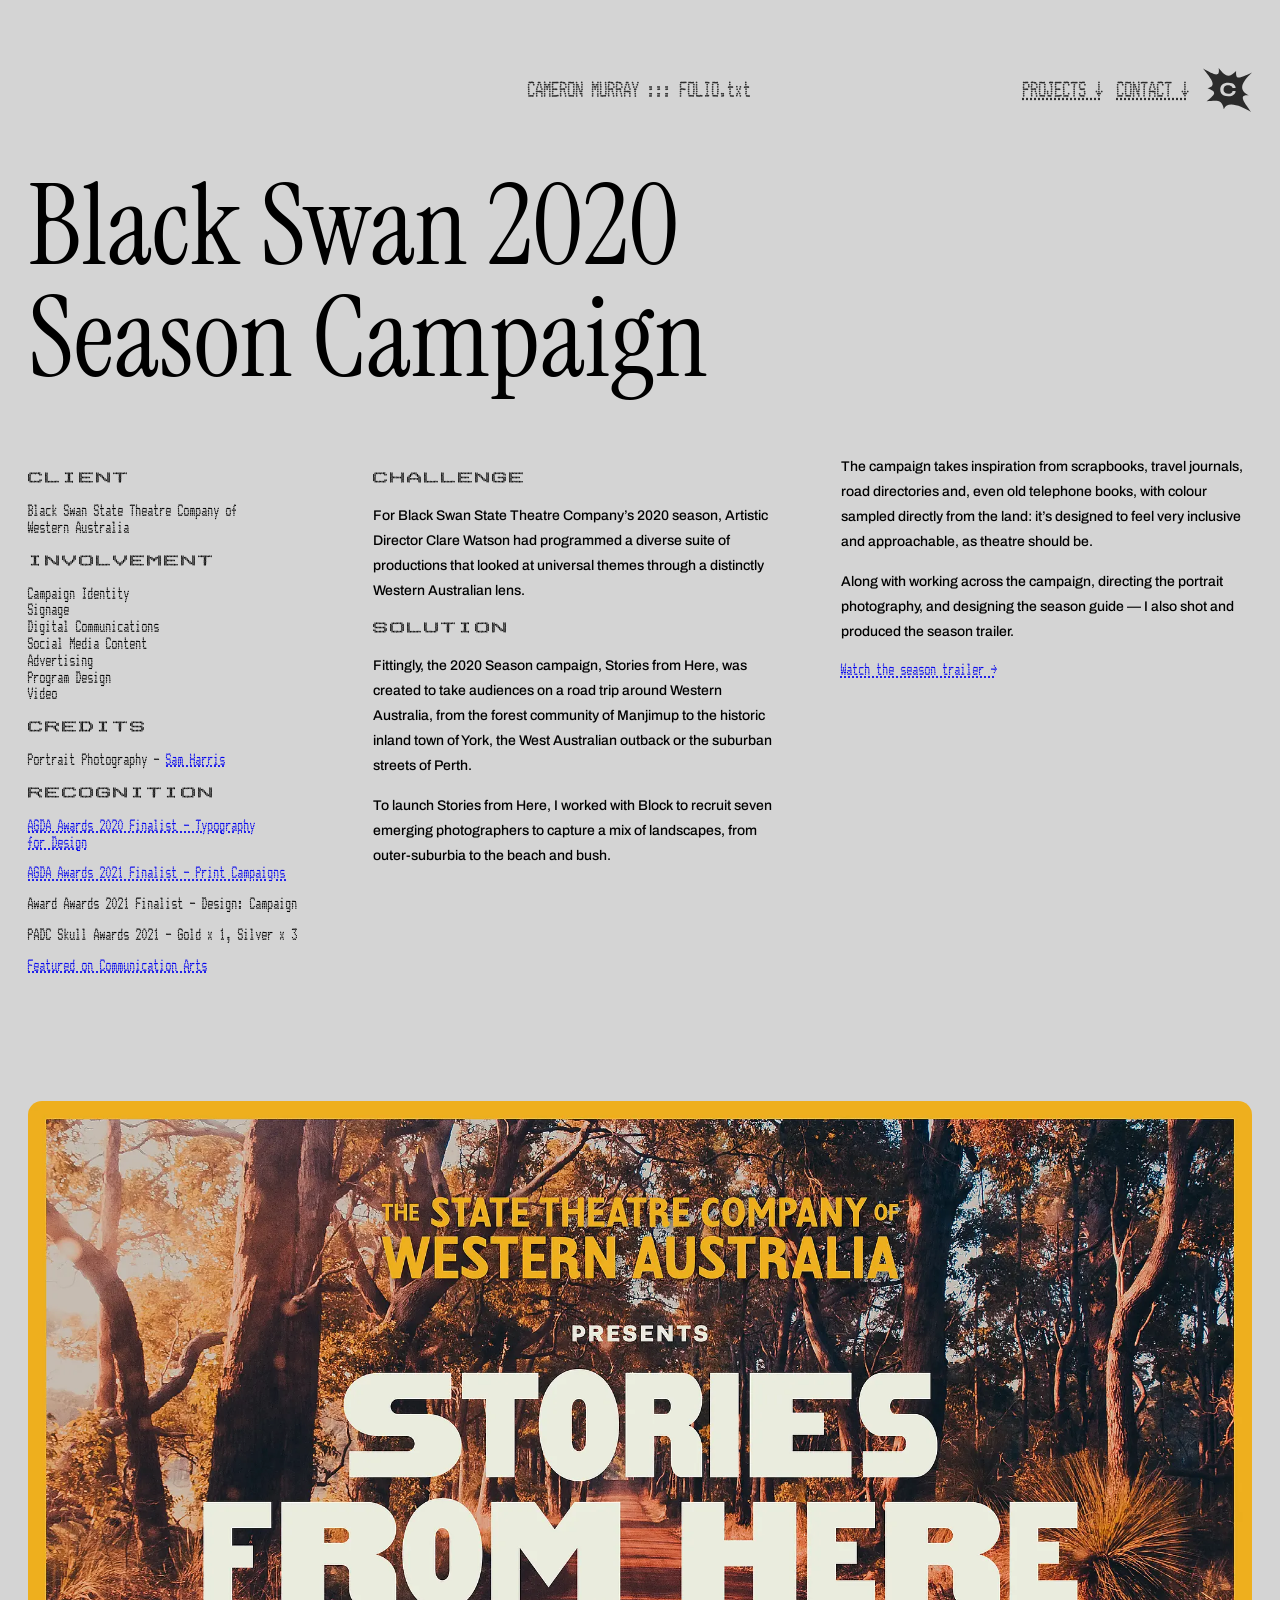
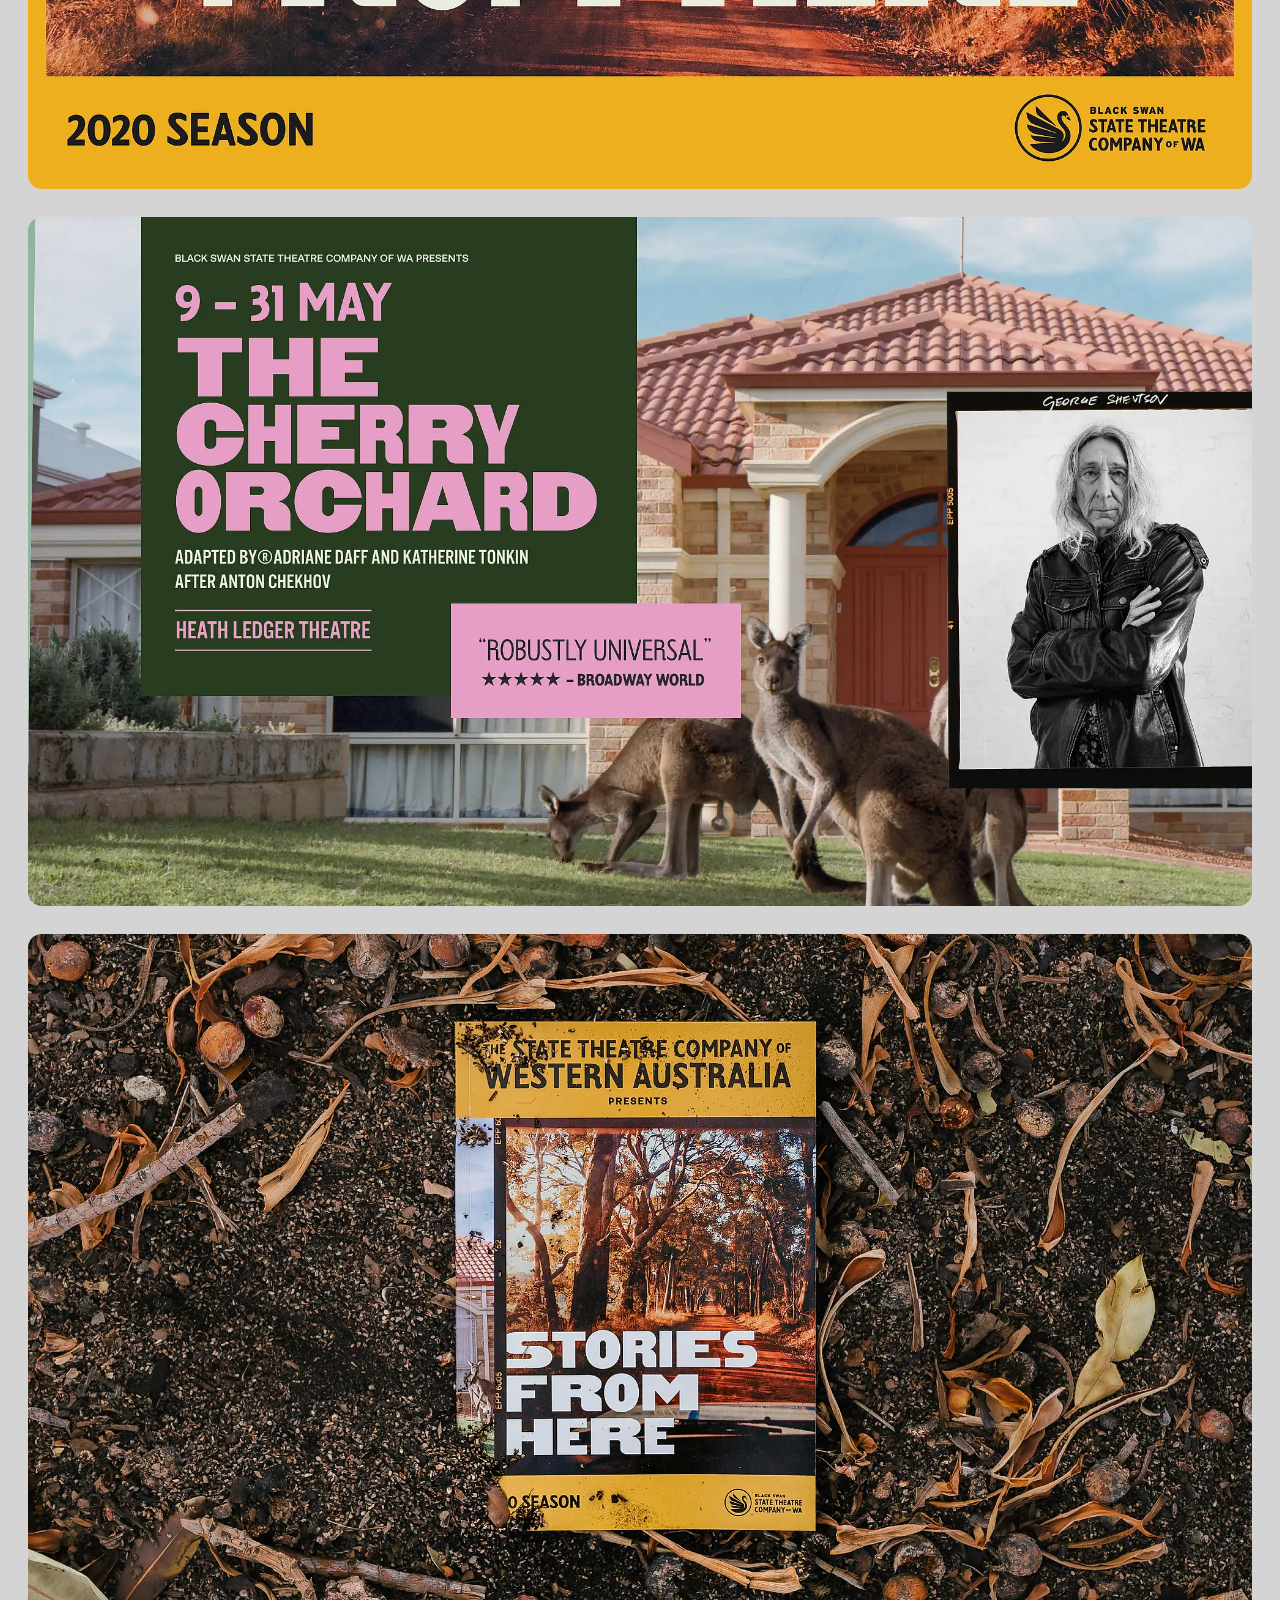
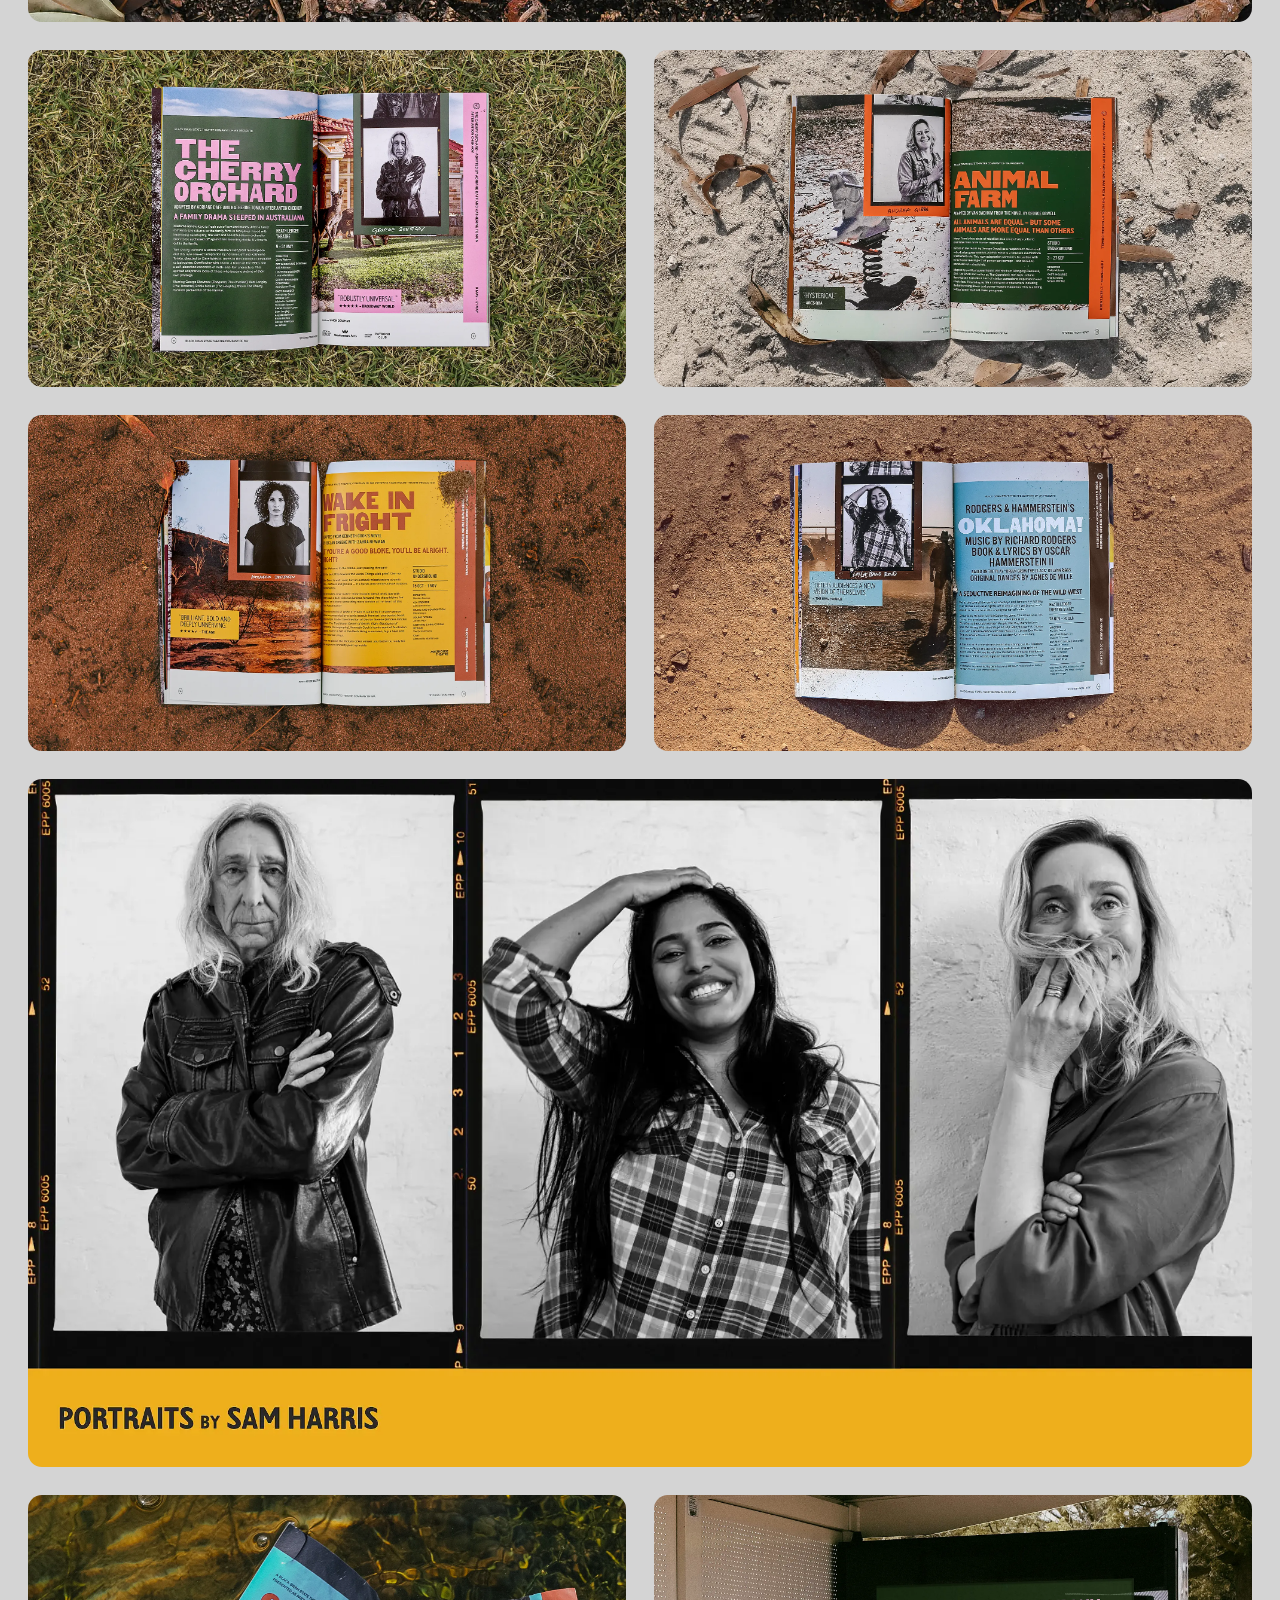
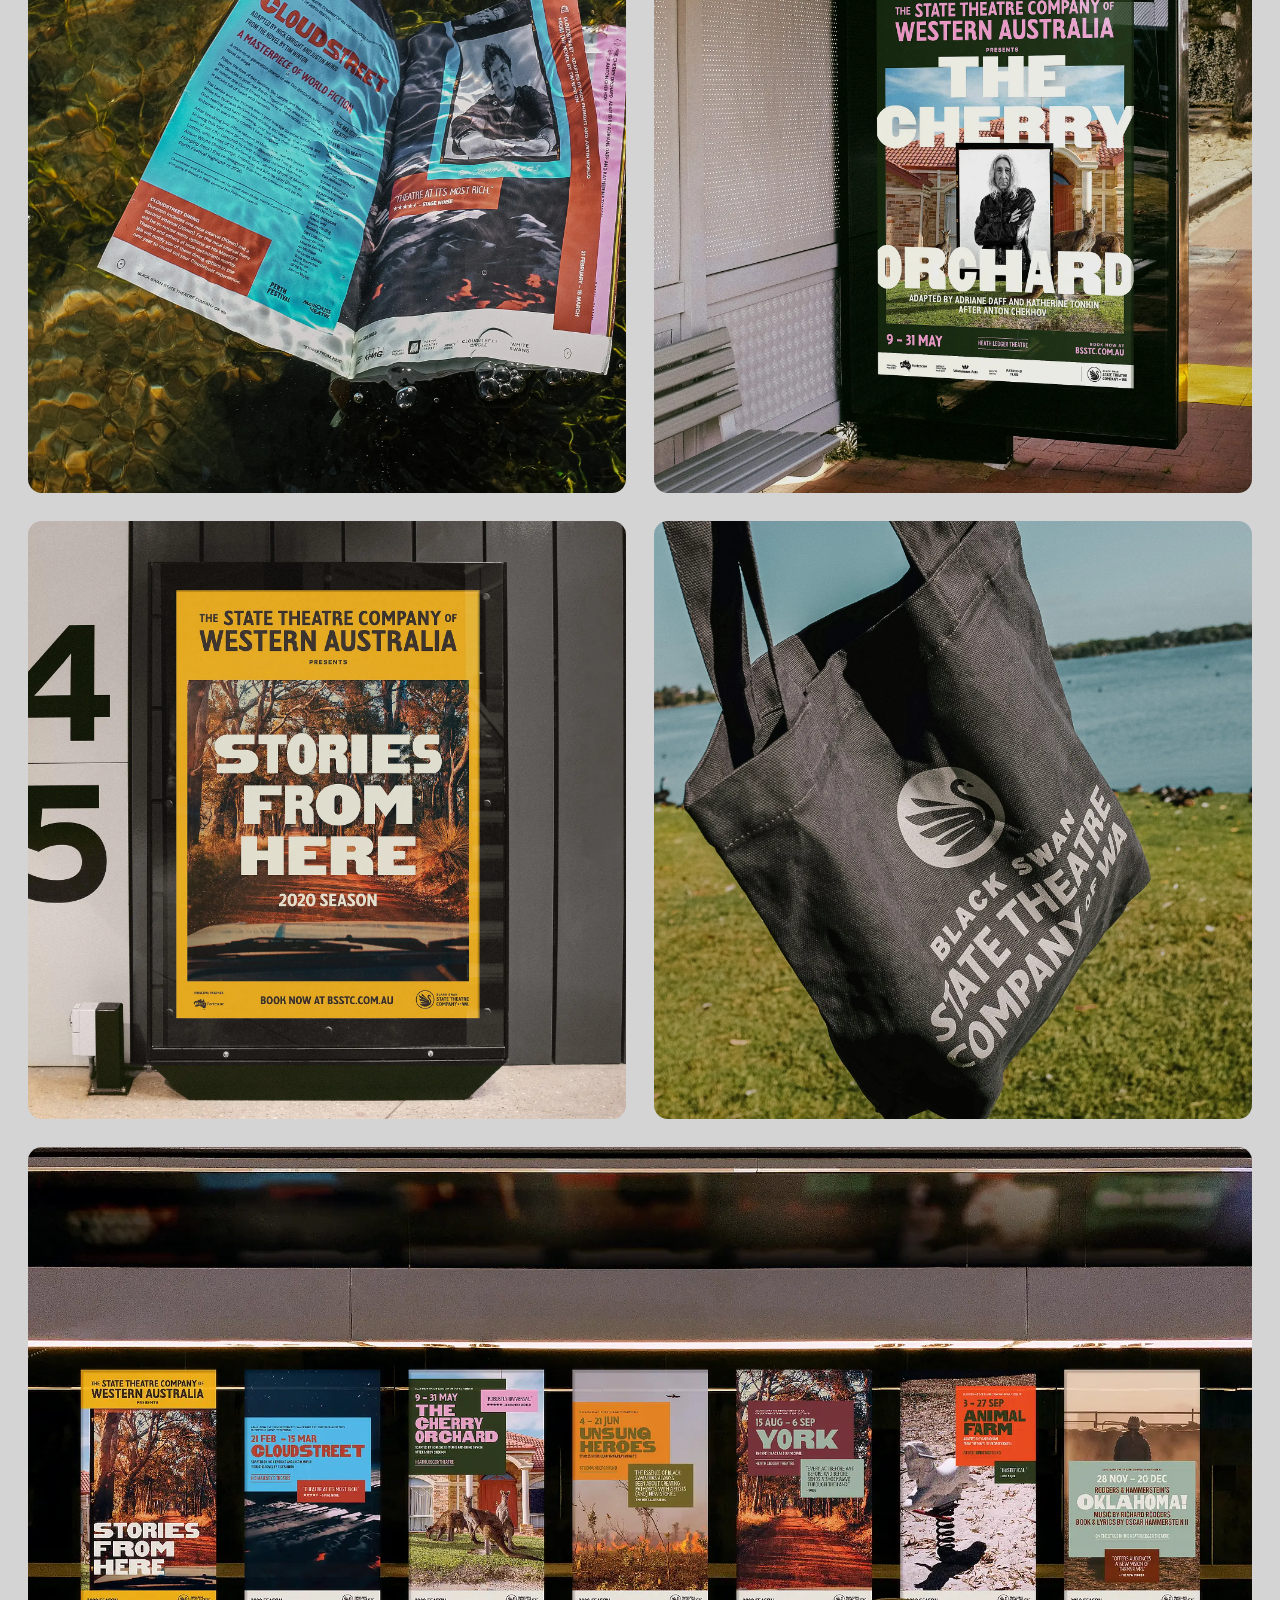
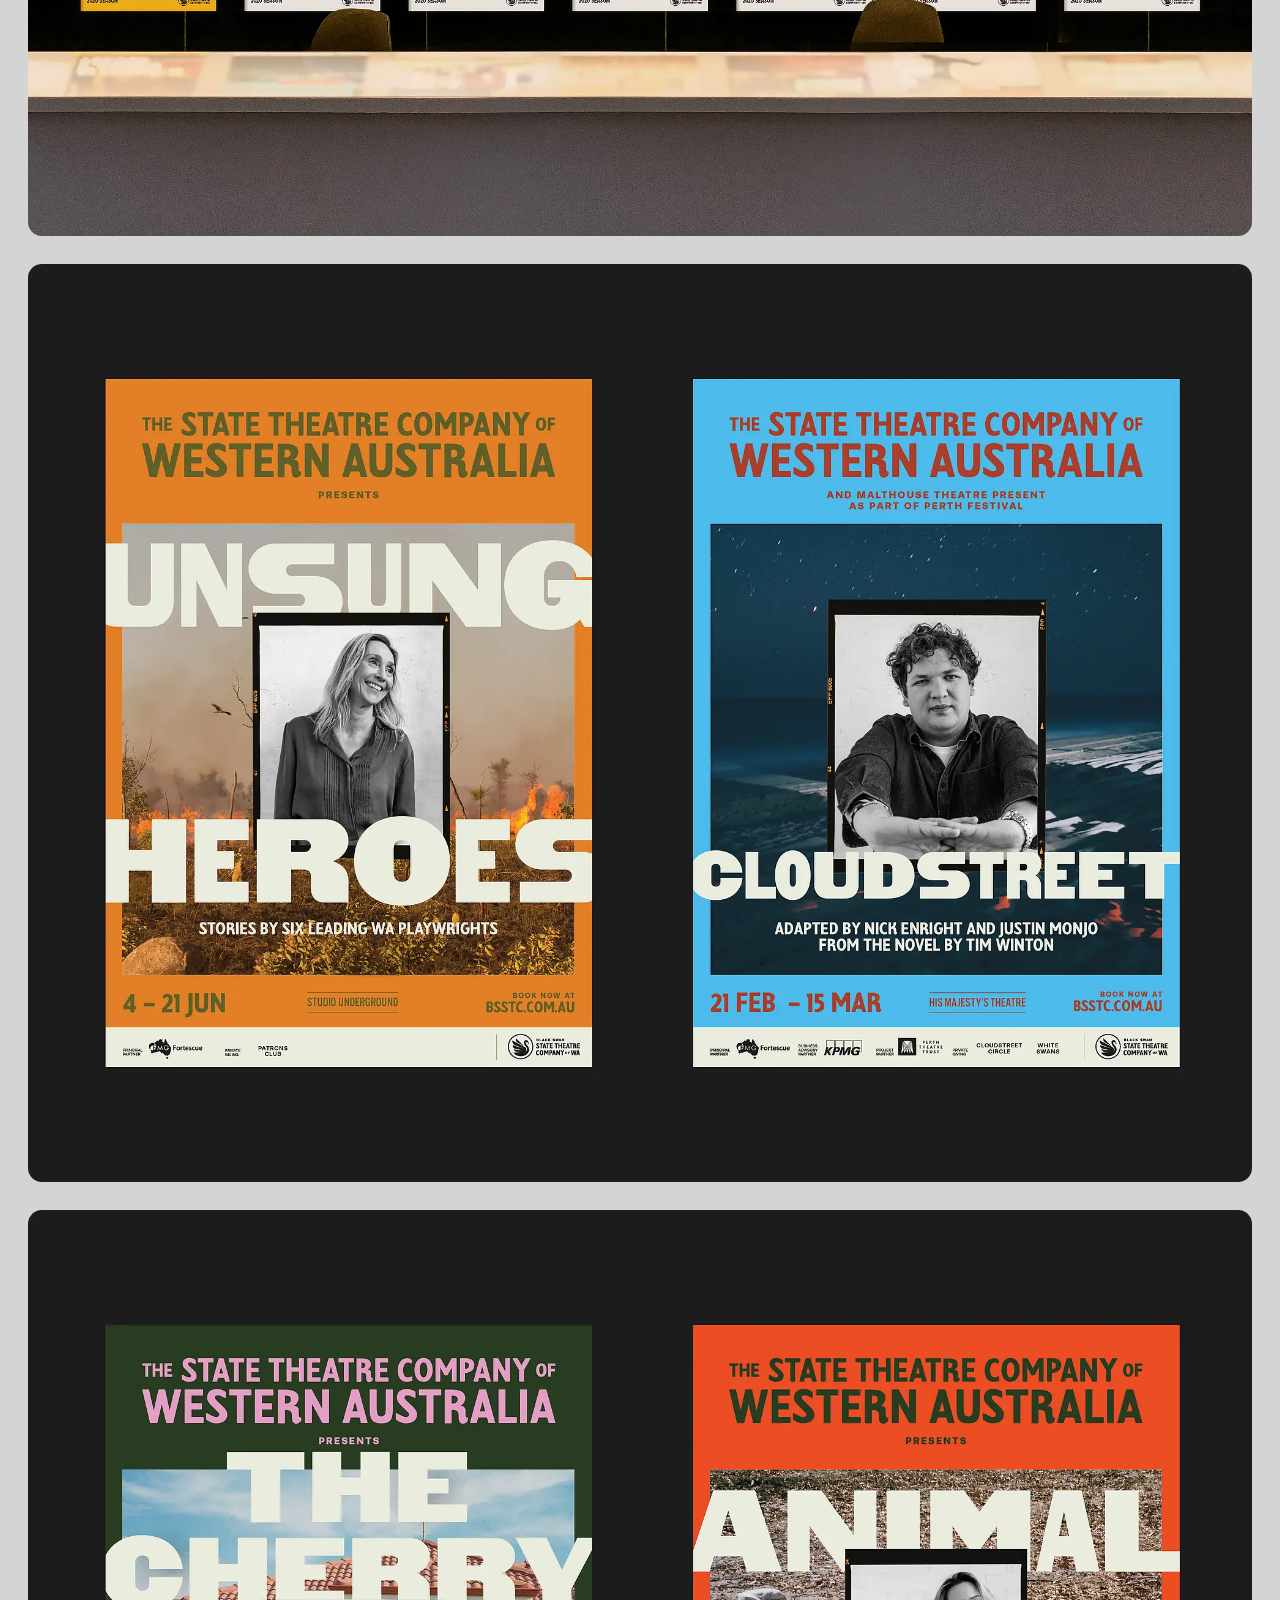
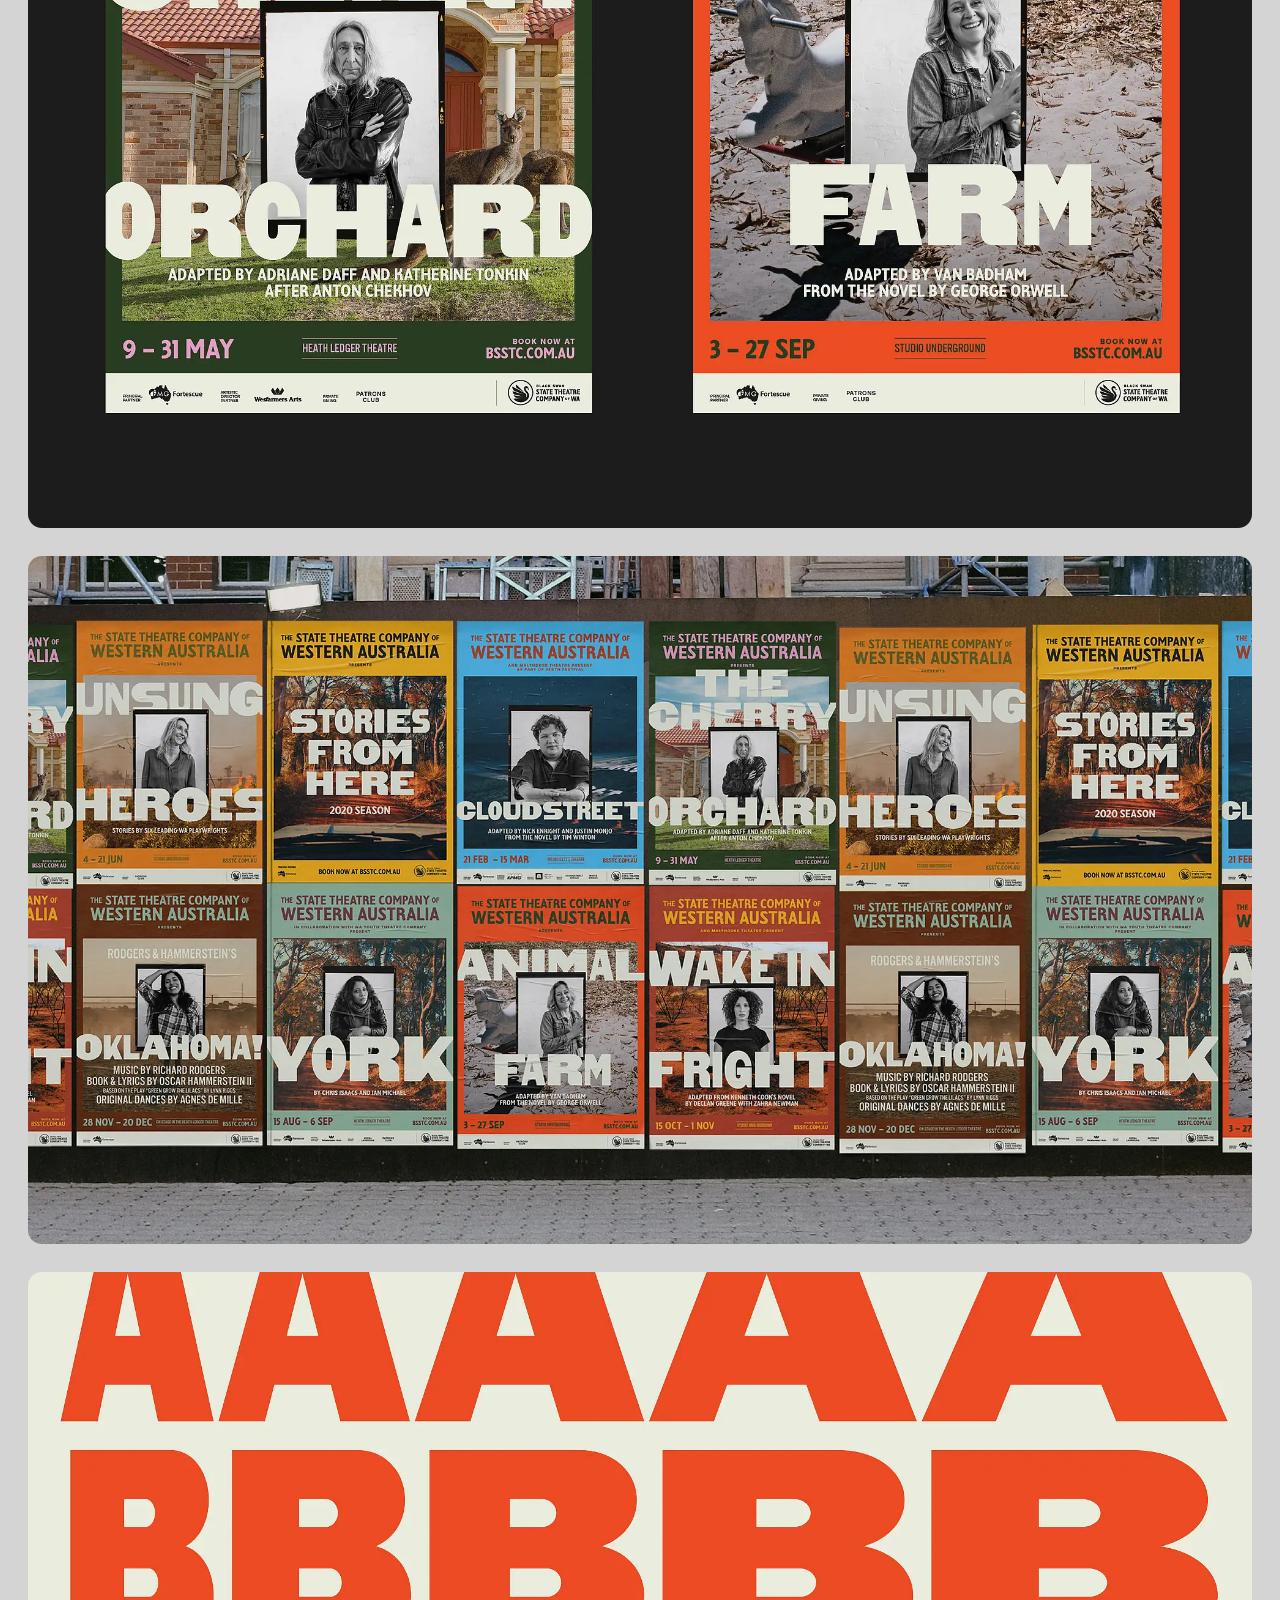
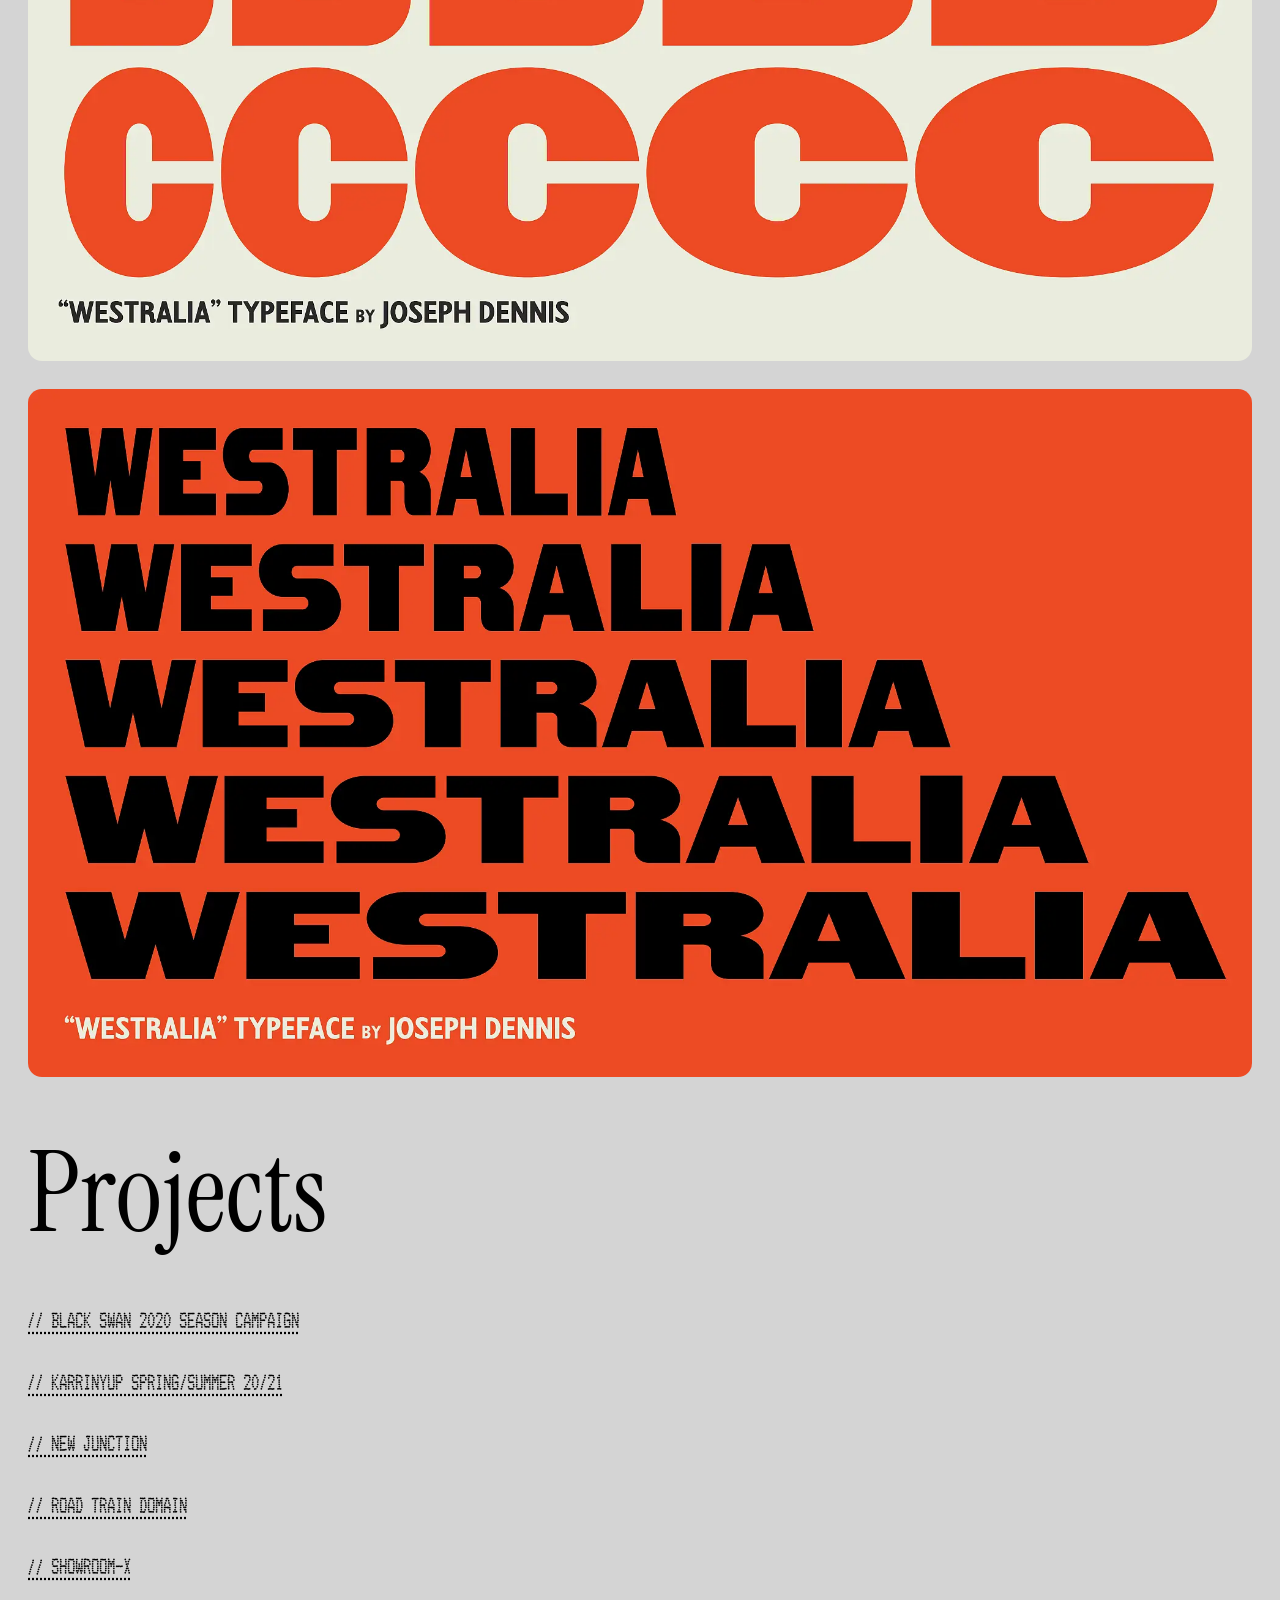
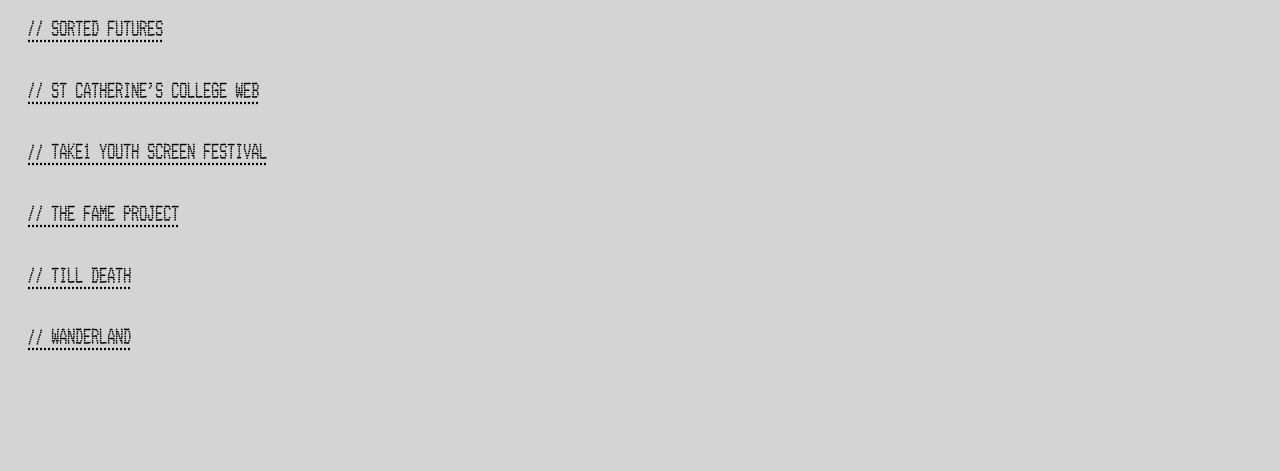
==== commit 6857968e: "Update for live" ====
--- a/black-swan-2020/index.html
+++ b/black-swan-2020/index.html
@@ -9,10 +9,20 @@
         <link rel="preconnect" href="https://fonts.gstatic.com" crossorigin>
         <link href="https://fonts.googleapis.com/css2?family=Archivo+Narrow:wght@400..700&family=Archivo:ital,wght@0,100..900;1,100..900&family=Instrument+Serif:ital@0;1&display=swap" rel="stylesheet">
 
+        <meta name="description" content="I’m Cameron Murray, a graphic designer with a knack for jumping between branding, digital design, and motion.">
+        <meta name="robots" content="index, follow">
+        <link rel="canonical" href="https://cam.graphics">
+
+        <meta property="og:title" content="Cameron Murray ::::: BLACK SWAN 2020.txt">
+        <meta property="og:description" content="I’m Cameron Murray, a graphic designer with a knack for jumping between branding, digital design, and motion.">
+        <meta property="og:image" content="https://cam.graphics/cover.jpg">
+        <meta property="og:url" content="https://cam.graphics/">
+        <meta property="og:type" content="website">
+        <meta name="twitter:card" content="summary_large_image">
+
         <link rel="apple-touch-icon" sizes="180x180" href="/apple-touch-icon.png">
         <link rel="icon" type="image/png" sizes="32x32" href="/favicon-32x32.png">
         <link rel="icon" type="image/png" sizes="16x16" href="/favicon-16x16.png">
-        <link rel="manifest" href="/site.webmanifest">
 
         <link rel="stylesheet" href="/style.css">
     </head>
@@ -28,6 +38,8 @@
         </div>
         <div class="right">
             <a href="#" data-open="#project-menu" class="projects-menu-link arrow-before">PROJECTS ↓</a>
+            <a href="#" data-open="#contact-menu" class="projects-menu-link arrow-before">CONTACT ↓</a>
+            <!-- <a href="#" data-open="#thanks-menu" class="projects-menu-link arrow-before">THANKS ↓</a> -->
             <a href="/" class="logo-link"><img src="/assets/logo-cameron-murray-inv.svg"></a>
         </div>
     </div>
@@ -42,19 +54,79 @@
             </div>
         </div>
         <hr>
-        <ul class="project-links box-links">
-            <li><a href="/black-swan-2020/" >Black Swan 2020 Season Campaign</a></li>
-            <li><a href="/karrinyup/" >Karrinyup Spring/Summer 20/21</a></li>
-            <li><a href="/new-junction/" >New Junction</a></li>
-            <li><a href="/road-train-domain/" >Road Train Domain</a></li>
-            <li><a href="/showroom-x/" >Showroom-X</a></li>
-            <li><a href="/sorted-futures/" >Sorted Futures</a></li>
-            <li><a href="/st-catherines/" >St Catherine’s College WEB</a></li>
-            <li><a href="/take1/" >TAKE1 Youth Screen Festival</a></li>
-            <li><a href="/the-fame-project/" >The Fame Project</a></li>
-            <li><a href="/till-death/" >TILL DEATH</a></li>
-            <li><a href="/wanderland/" >WAnderland</a></li>
-        </ul>
+        <div class="paper-box-content">
+            <ul class="project-links box-links">
+                <li><a href="/black-swan-2020/" >Black Swan 2020 Season Campaign</a></li>
+                <li><a href="/karrinyup/" >Karrinyup Spring/Summer 20/21</a></li>
+                <li><a href="/new-junction/" >New Junction</a></li>
+                <li><a href="/road-train-domain/" >Road Train Domain</a></li>
+                <li><a href="/showroom-x/" >Showroom-X</a></li>
+                <li><a href="/sorted-futures/" >Sorted Futures</a></li>
+                <li><a href="/st-catherines/" >St Catherine’s College WEB</a></li>
+                <li><a href="/take1/" >TAKE1 Youth Screen Festival</a></li>
+                <li><a href="/the-fame-project/" >The Fame Project</a></li>
+                <li><a href="/till-death/" >TILL DEATH</a></li>
+                <li><a href="/wanderland/" >WAnderland</a></li>
+            </ul>
+        </div>
+    </div>
+</div>
+
+<div id="contact-menu" class="paper-box draggable">
+    <div class="paper-box-inner">
+        <div class="paper-box-header">
+            <div class="title"><span>CONTACT</span></div>
+            <div class="close">
+                <a href="#" data-open="#contact-menu">X</a>
+            </div>
+        </div>
+        <hr>
+        <div class="paper-box-content">
+    <!--         <form action="https://api.web3forms.com/submit" method="POST">
+              <input type="hidden" name="access_key" value="026616a2-444a-40b1-bb40-dac949b4e60f">
+              <input type="text" name="name" required>
+              <input type="email" name="email" required>
+              <textarea name="message" required></textarea>
+              <button type="submit">Submit</button>
+            </form> -->
+
+            <p>Email me @ <a href="mailto:cameron@cam.graphics">cameron@cam.graphics</a></p>
+            <p><strong>OR</strong></p>
+
+            <form method="POST" id="form">
+
+                <input type="hidden" name="access_key" value="026616a2-444a-40b1-bb40-dac949b4e60f">
+                <input type="hidden" name="subject" value="New Submission from Web3Forms">
+                <input type="checkbox" name="botcheck" id="" style="display: none;">
+
+                <!-- Custom Form Data -->
+                <label for="email">eMail</label>
+                <input type="email" name="email" id="email" required>
+                <label for="email">Message</label>
+                <textarea name="message" id="message" height="500px" required></textarea>
+
+                <button type="submit">Submit</button>
+
+                <div id="result"></div>
+
+            </form>
+        </div>
+    </div>
+</div>
+
+<div id="thanks-menu" class="paper-box draggable">
+    <div class="paper-box-inner">
+        <div class="paper-box-header">
+            <div class="title"><span>THANK YOU :-)</span></div>
+            <div class="close">
+                <a href="#" data-open="#thanks-menu">X</a>
+            </div>
+        </div>
+        <hr>
+        <div class="paper-box-content">
+            <p>Thanks for reaching out,<br>
+            I'll get back to you soon!</p>
+        </div>
     </div>
 </div>    <div class="main">
         <div class="project-intro typewriter">
@@ -186,7 +258,8 @@
     "imports": {
         "three": "https://cdn.jsdelivr.net/npm/three@0.182.0/build/three.module.js",
         "three/addons/": "https://cdn.jsdelivr.net/npm/three@0.182.0/examples/jsm/",
-        "jquery": "https://code.jquery.com/jquery-4.1.0.module.min.js"
+        "jquery": "https://code.jquery.com/jquery-4.1.0.module.min.js",
+        "matterJs": "https://cdn.jsdelivr.net/npm/matter-js@0.20.0/+esm"
     }
 }
 </script>
--- a/style.css
+++ b/style.css
@@ -90,7 +90,7 @@
 body {
   background: var(--bg-color);
   color: var(--text-color);
-  font-family: Arial, sans-serif;
+  font-family: "Archivo", "Arial", sans-serif;
   font-size: 1rem;
   padding: var(--site-padding);
   --text-color: #000;
@@ -229,6 +229,7 @@
   inset: 0;
   width: 100%;
   height: 100%;
+  contain: layout paint;
   overflow: hidden;
   border-radius: 0;
   top: 0px;
@@ -247,7 +248,6 @@
   height: 100%;
   -webkit-mask-image: radial-gradient(circle at center, black 70%, transparent 80%);
           mask-image: radial-gradient(circle at center, black 70%, transparent 80%);
-  mix-blend-mode: difference;
 }
 body.home:not(.scrolled) #three-container {
   top: 0px;
@@ -354,8 +354,10 @@
   top: var(--site-padding);
   -webkit-transform-origin: top;
           transform-origin: top;
-  -webkit-transition: height 0.1s;
-  transition: height 0.1s;
+  -webkit-transition: -webkit-transform 0.1s;
+  transition: -webkit-transform 0.1s;
+  transition: transform 0.1s;
+  transition: transform 0.1s, -webkit-transform 0.1s;
   background-image: url("/assets/cameron-murray.svg");
   background-repeat: no-repeat;
   background-size: 100% 100%;
@@ -367,7 +369,8 @@
 }
 
 .home-intro {
-  padding-top: var(--header-height);
+  padding-top: 35vh;
+  padding-bottom: 10rem;
 }
 
 @media screen and (min-width: 1600px) {
@@ -412,7 +415,7 @@
   grid-template-columns: repeat(var(--cols), minmax(0, 1fr));
   gap: var(--gap);
   margin-top: 4rem;
-  margin-bottom: 4rem;
+  margin-bottom: 8rem;
 }
 @supports not (display: grid-lanes) {
   .home-projects {
@@ -423,9 +426,6 @@
     -webkit-column-gap: var(--gap);
        -moz-column-gap: var(--gap);
             column-gap: var(--gap);
-  }
-  .home-projects .project-item:nth-child(1) {
-    margin-top: 50%;
   }
   .home-projects .project-item {
     -webkit-column-break-inside: avoid;
@@ -533,7 +533,7 @@
   --bg-color: #000;
 }
 @media screen and (max-width: 640px) {
-  .project-item {
+  .project-item a {
     --mobile-extra-padding: 200px;
   }
   .project-item img {
@@ -553,7 +553,7 @@
   left: 0px;
   right: auto;
 }
-.project-item.text-top {
+.project-item.text-top a {
   padding-top: var(--mobile-extra-padding);
 }
 .project-item.text-top .project-info-wrapper {
@@ -798,8 +798,8 @@
   background: white;
   --text-color: black;
   z-index: 100;
-  font-size: 1rem;
-  padding: 2em;
+  font-size: 1.2rem;
+  padding: 1.4em;
   -webkit-animation: toss 0.1s forwards;
           animation: toss 0.1s forwards;
   min-width: 300px;
@@ -824,11 +824,13 @@
   -webkit-box-pack: justify;
       -ms-flex-pack: justify;
           justify-content: space-between;
+  gap: 3em;
   font-family: "DotMatrix", serif;
   font-weight: bold;
   font-style: normal;
   text-transform: uppercase;
   color: black;
+  font-size: 0.8em;
 }
 .paper-box .paper-box-inner .paper-box-header span, .paper-box .paper-box-inner .paper-box-header a {
   padding: 0.3em;
@@ -845,6 +847,19 @@
   background: #D4D4D4;
   color: black;
 }
+.paper-box .paper-box-inner .paper-box-content {
+  font-family: "DotMatrix", serif;
+  font-style: normal;
+  text-transform: uppercase;
+  font-size: 1em;
+  line-height: 1.4;
+}
+.paper-box .paper-box-inner .paper-box-content p {
+  font-family: inherit;
+  font-size: inherit;
+  text-transform: inherit;
+  line-height: inherit;
+}
 .paper-box .paper-box-inner hr {
   margin-top: 1em;
   margin-bottom: 1em;
@@ -854,7 +869,7 @@
 .paper-box .paper-box-inner .box-links {
   padding: 0px;
   margin: 0px;
-  font-size: 1.2em;
+  font-size: inherit;
 }
 .paper-box .paper-box-inner .box-links li {
   margin-bottom: 0.1em;
@@ -877,6 +892,8 @@
   0% {
     -webkit-transform: translateY(-200%);
             transform: translateY(-200%);
+    -webkit-filter: drop-shadow(120px 60px 30px rgba(0, 0, 0, 0.8));
+            filter: drop-shadow(120px 60px 30px rgba(0, 0, 0, 0.8));
     -webkit-animation-timing-function: ease-out;
             animation-timing-function: ease-out;
   }
@@ -895,6 +912,8 @@
   100% {
     -webkit-transform: translateY(0);
             transform: translateY(0);
+    -webkit-filter: drop-shadow(8px 6px 0px rgba(0, 0, 0, 0.1));
+            filter: drop-shadow(8px 6px 0px rgba(0, 0, 0, 0.1));
   }
 }
 
@@ -902,6 +921,8 @@
   0% {
     -webkit-transform: translateY(-200%);
             transform: translateY(-200%);
+    -webkit-filter: drop-shadow(120px 60px 30px rgba(0, 0, 0, 0.8));
+            filter: drop-shadow(120px 60px 30px rgba(0, 0, 0, 0.8));
     -webkit-animation-timing-function: ease-out;
             animation-timing-function: ease-out;
   }
@@ -920,6 +941,8 @@
   100% {
     -webkit-transform: translateY(0);
             transform: translateY(0);
+    -webkit-filter: drop-shadow(8px 6px 0px rgba(0, 0, 0, 0.1));
+            filter: drop-shadow(8px 6px 0px rgba(0, 0, 0, 0.1));
   }
 }
 @-webkit-keyframes toss {
@@ -955,6 +978,7 @@
   opacity: 0;
   visibility: hidden;
   translate: -50% -50%;
+  will-change: transform;
   -webkit-transition: opacity 0.2s ease, visibility 0.2s;
   transition: opacity 0.2s ease, visibility 0.2s;
 }
@@ -975,4 +999,116 @@
      -moz-user-select: none;
       -ms-user-select: none;
           user-select: none;
+}
+
+.paper-physics-layer {
+  position: fixed;
+  inset: 0;
+  z-index: 9999;
+  pointer-events: none;
+  overflow: hidden;
+}
+
+.paper-ball {
+  position: absolute;
+  top: 0;
+  left: 0;
+  display: block;
+  -o-object-fit: contain;
+     object-fit: contain;
+  pointer-events: auto;
+  -webkit-user-select: none;
+     -moz-user-select: none;
+      -ms-user-select: none;
+          user-select: none;
+  -webkit-user-drag: none;
+  -ms-touch-action: none;
+      touch-action: none;
+  cursor: -webkit-grab;
+  cursor: grab;
+  will-change: transform;
+}
+
+.paper-ball:active {
+  cursor: -webkit-grabbing;
+  cursor: grabbing;
+}
+
+.paper-crumple {
+  position: absolute;
+  width: 260px;
+  height: 260px;
+  -webkit-transform: translate(-50%, -50%);
+          transform: translate(-50%, -50%);
+  background-image: url("/assets/crumple-sheet.webp");
+  background-repeat: no-repeat;
+  background-size: 600% 100%;
+  pointer-events: none;
+  -webkit-animation: paper-crumple 200ms steps(5) forwards;
+          animation: paper-crumple 200ms steps(5) forwards;
+  -webkit-animation-iteration-count: repeat;
+          animation-iteration-count: repeat;
+}
+
+form label, form input, form textarea, form button, form div {
+  display: block;
+  margin-bottom: 0.5em;
+  width: 100%;
+}
+form input, form textarea, form button {
+  margin-bottom: 1em;
+  border-radius: 0px;
+  border: 1px solid var(--text-color);
+  padding: 0.4em 0.6em;
+}
+form input:focus, form textarea:focus, form button:focus {
+  -webkit-box-shadow: inset 0 0 0 1px var(--text-color);
+          box-shadow: inset 0 0 0 1px var(--text-color);
+  outline: none;
+}
+form input, form textarea {
+  font-family: "Archivo", "Arial", sans-serif;
+  text-transform: none;
+  font-size: 0.9em;
+}
+form textarea {
+  min-height: 200px;
+  max-height: 400px;
+  resize: none;
+}
+form button {
+  --text-color: #D4D4D4;
+  --bg-color: #000;
+  background: var(--bg-color);
+  color: var(--text-color);
+  text-transform: uppercase;
+  font-weight: bold;
+  font-size: 0.8em;
+  text-align: left;
+  vertical-align: text-top;
+  cursor: pointer;
+  -webkit-transition: none;
+  transition: none;
+}
+form button:hover {
+  --text-color: #000;
+  --bg-color: #D4D4D4;
+}
+
+@-webkit-keyframes paper-crumple {
+  from {
+    background-position: 0 0;
+  }
+  to {
+    background-position: 100% 0;
+  }
+}
+
+@keyframes paper-crumple {
+  from {
+    background-position: 0 0;
+  }
+  to {
+    background-position: 100% 0;
+  }
 }
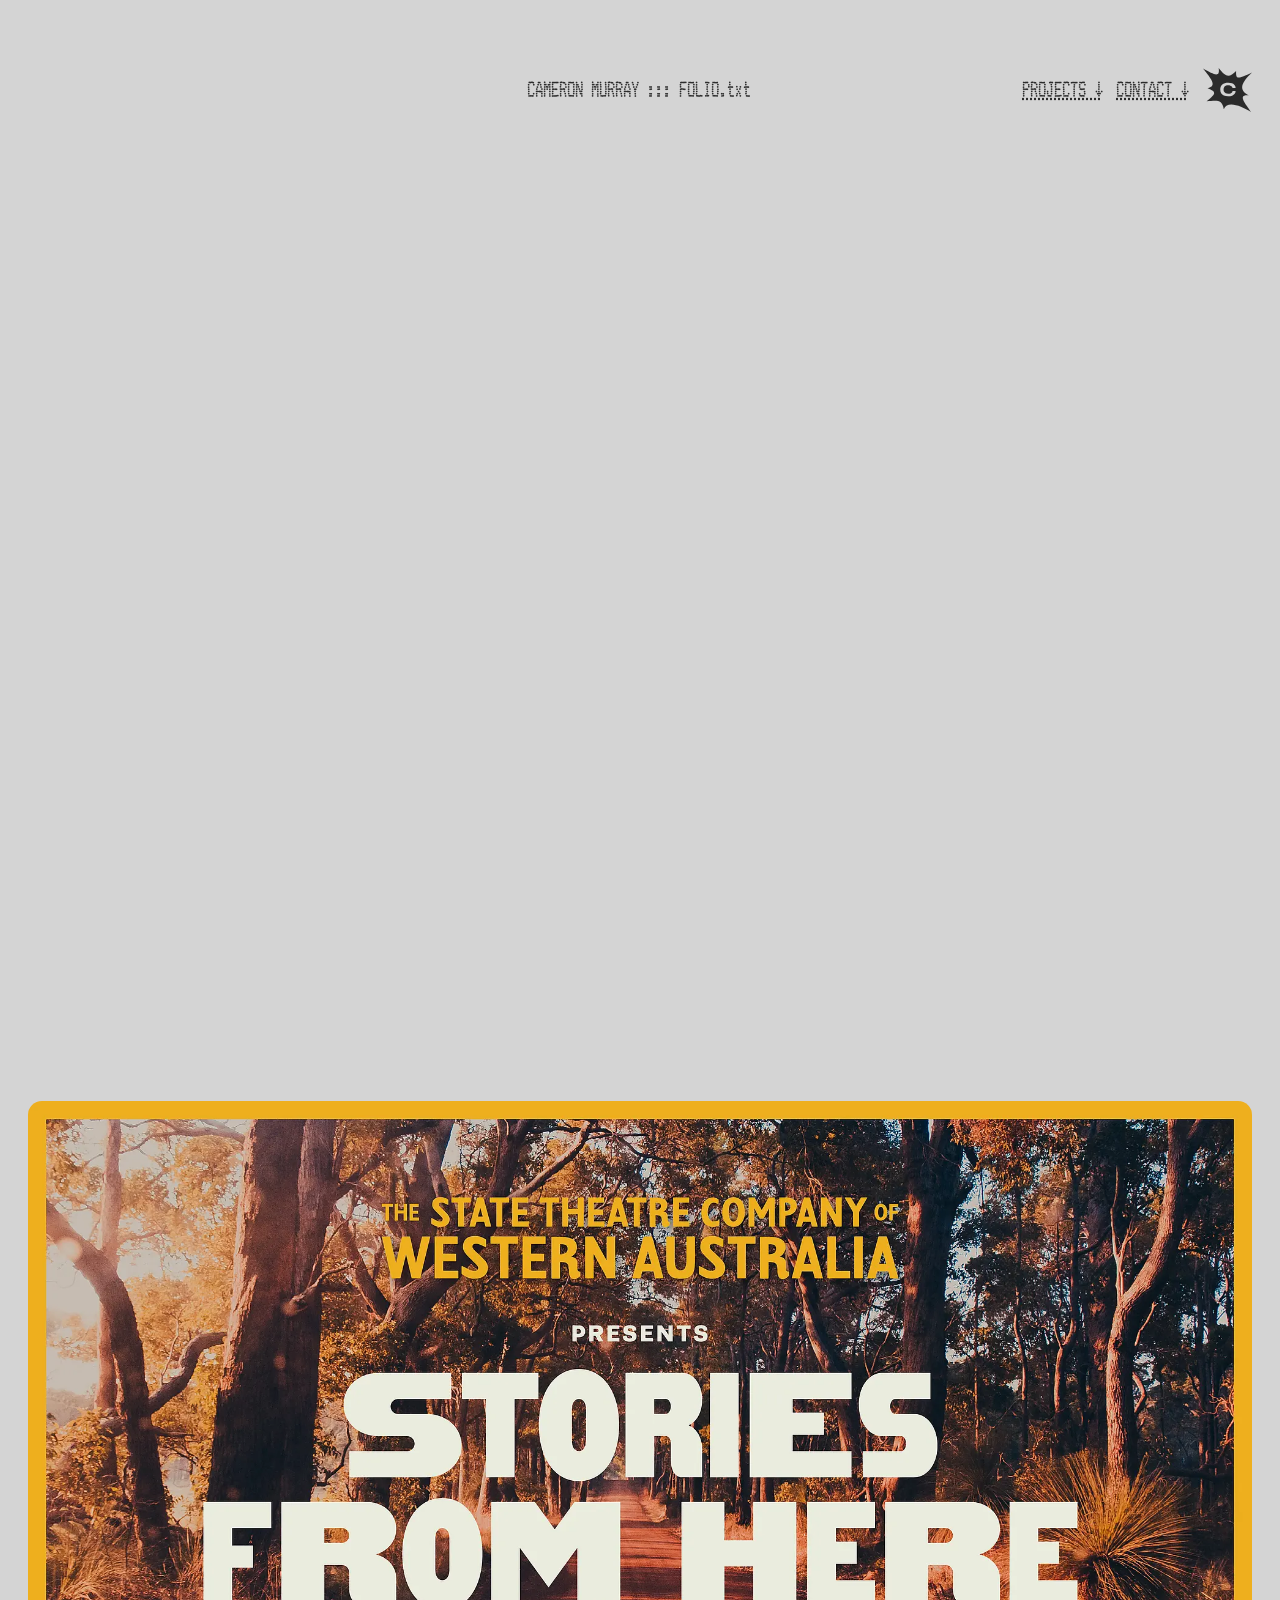
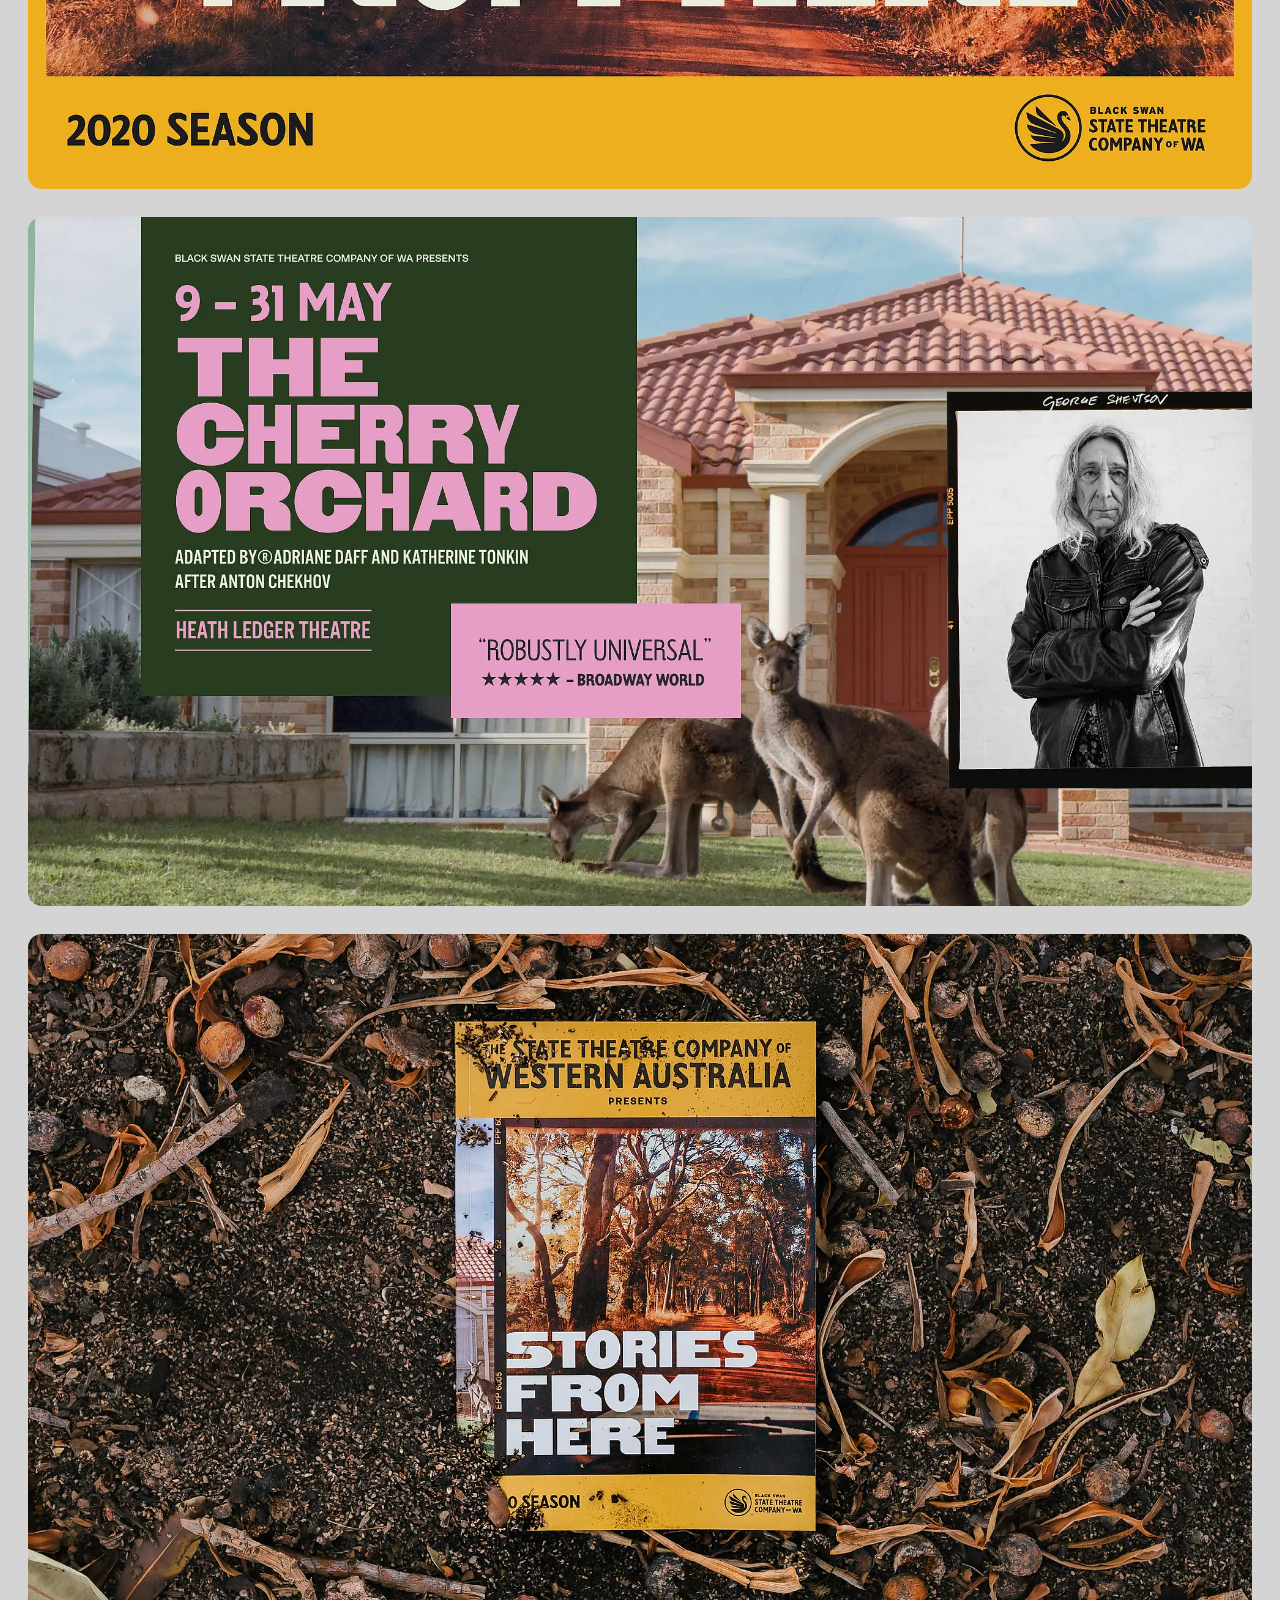
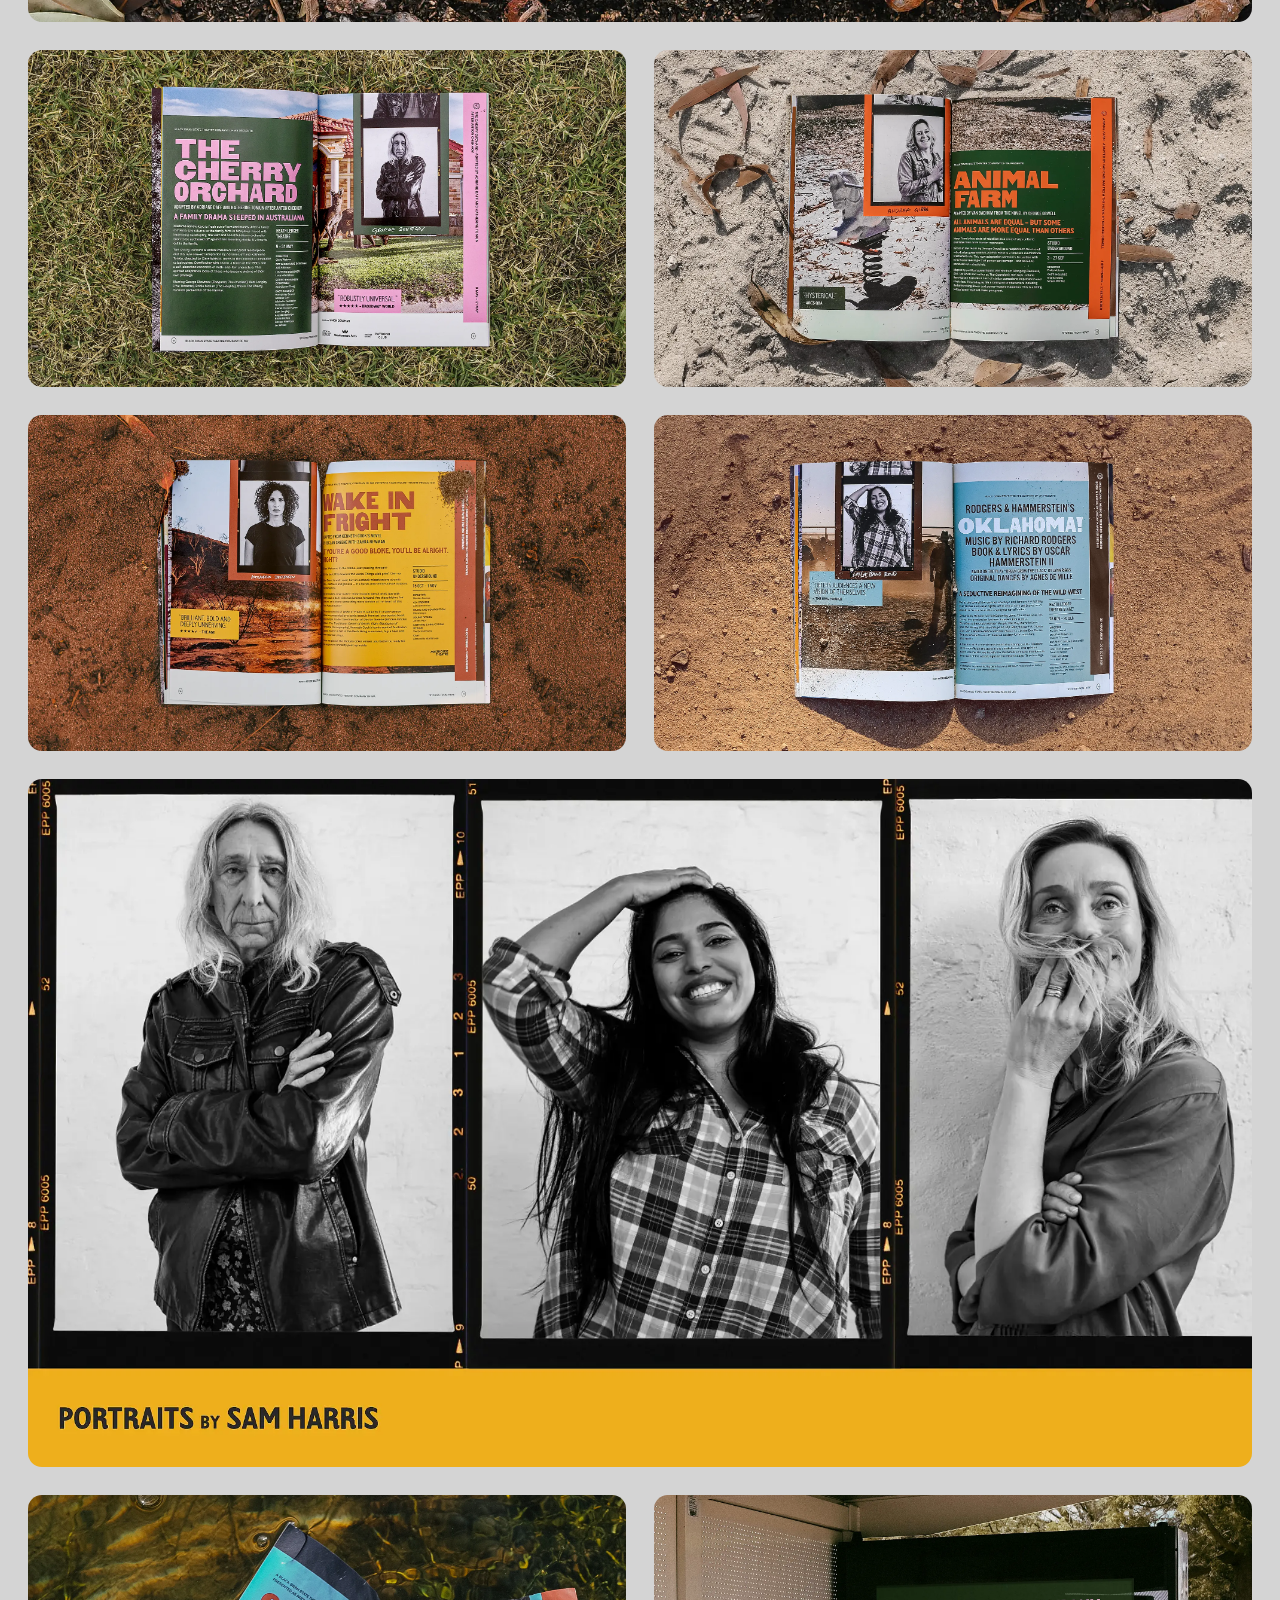
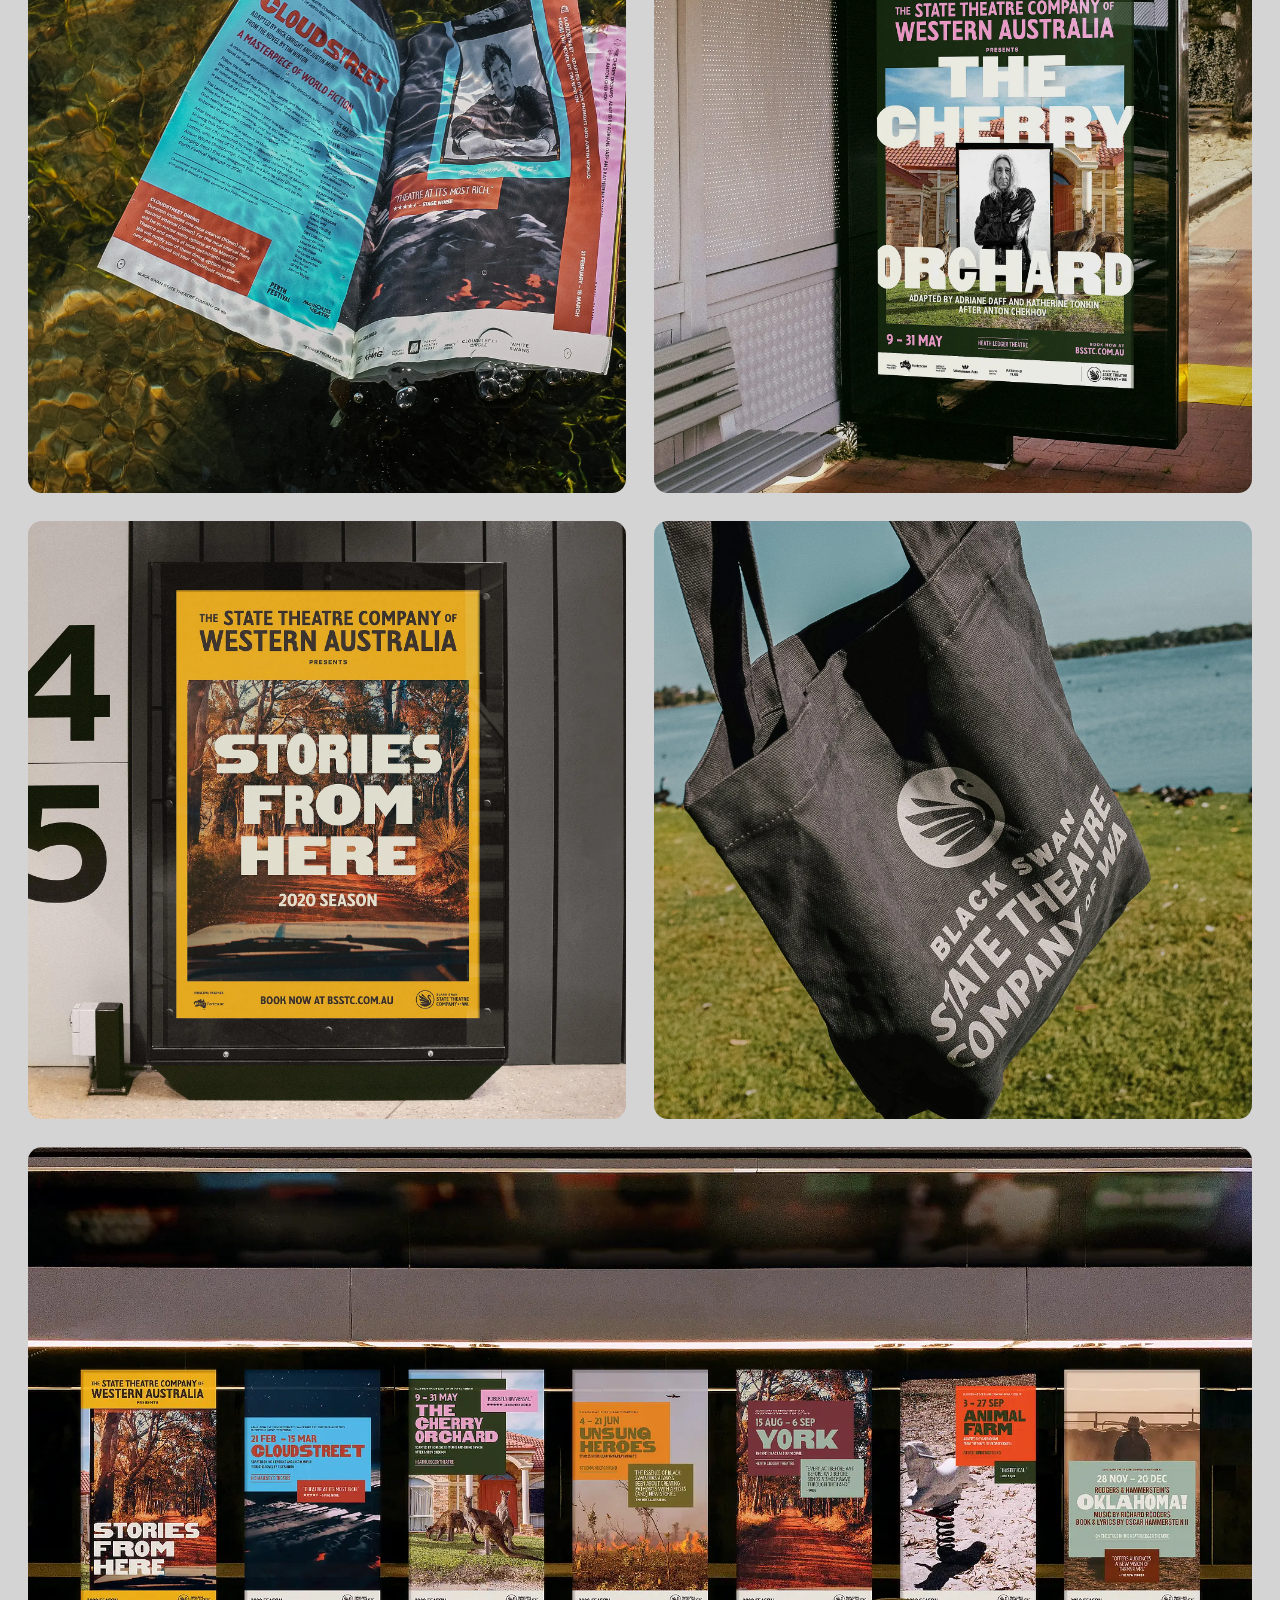
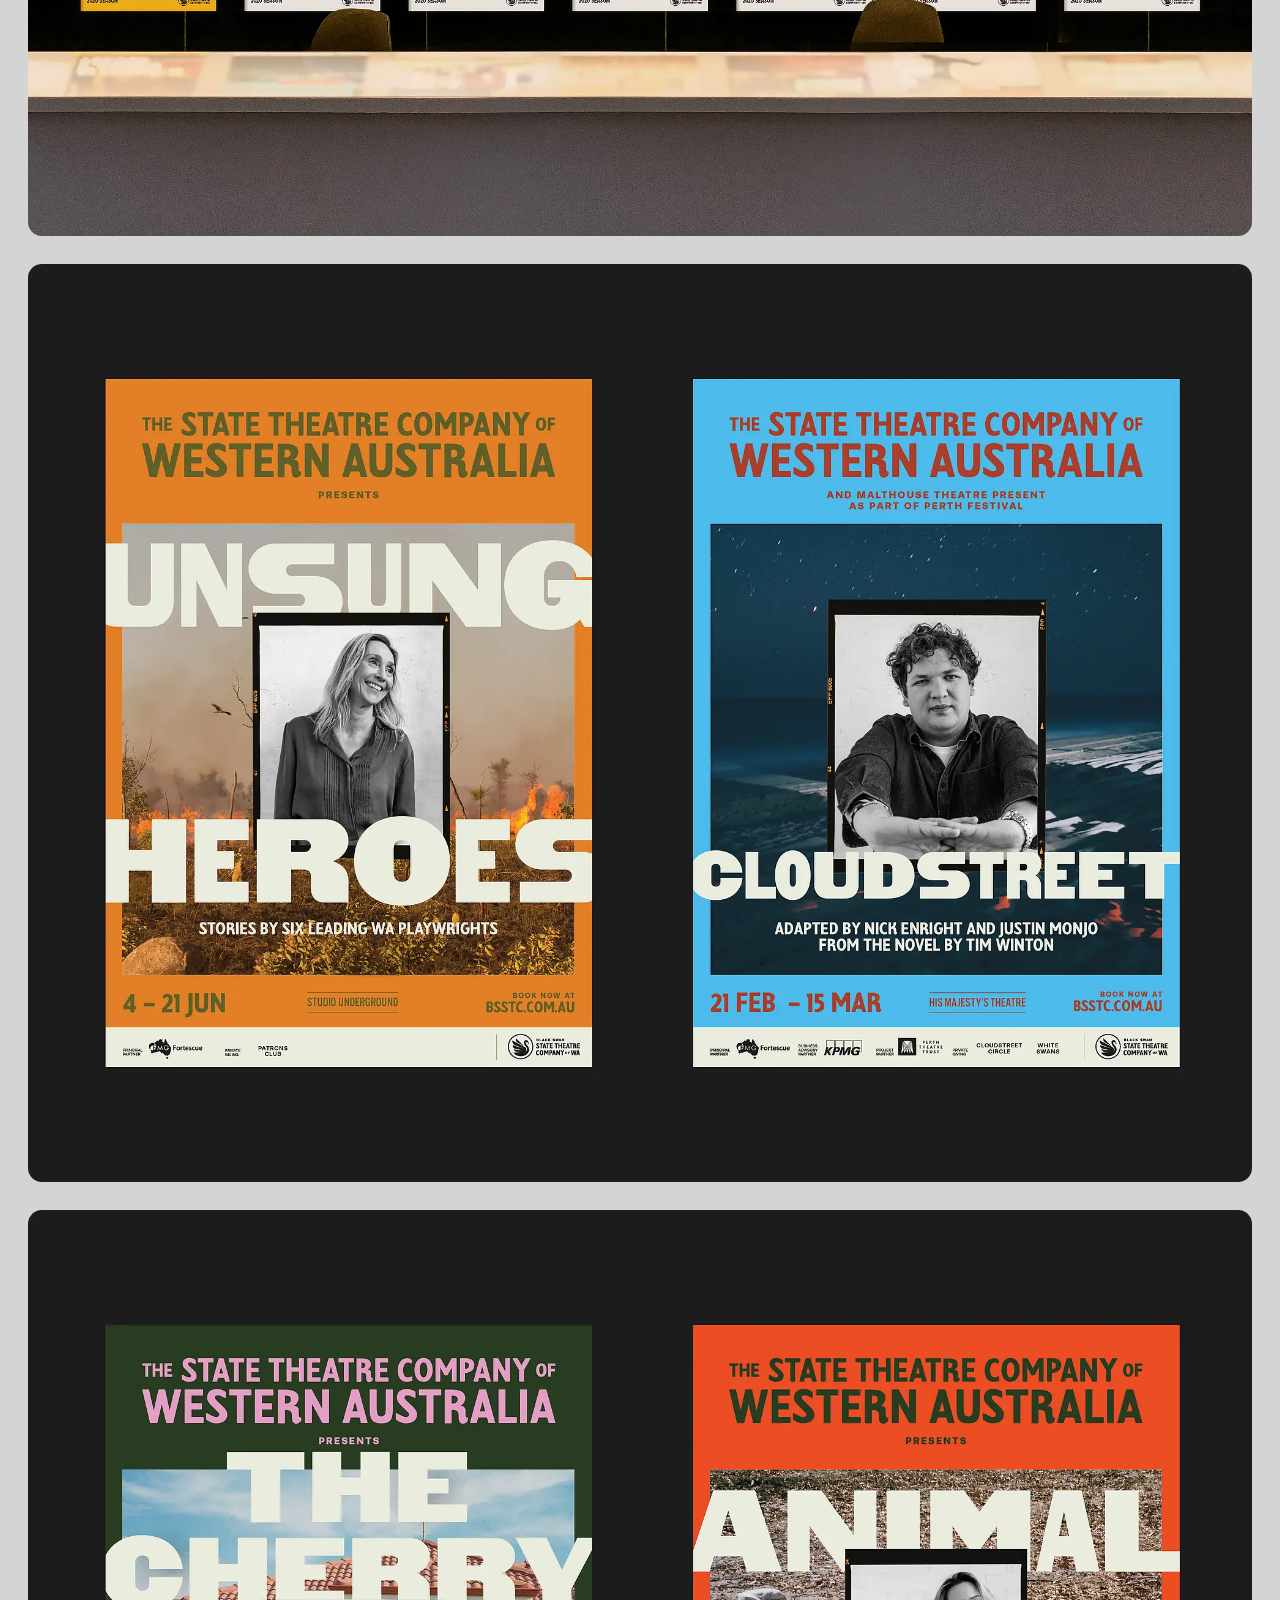
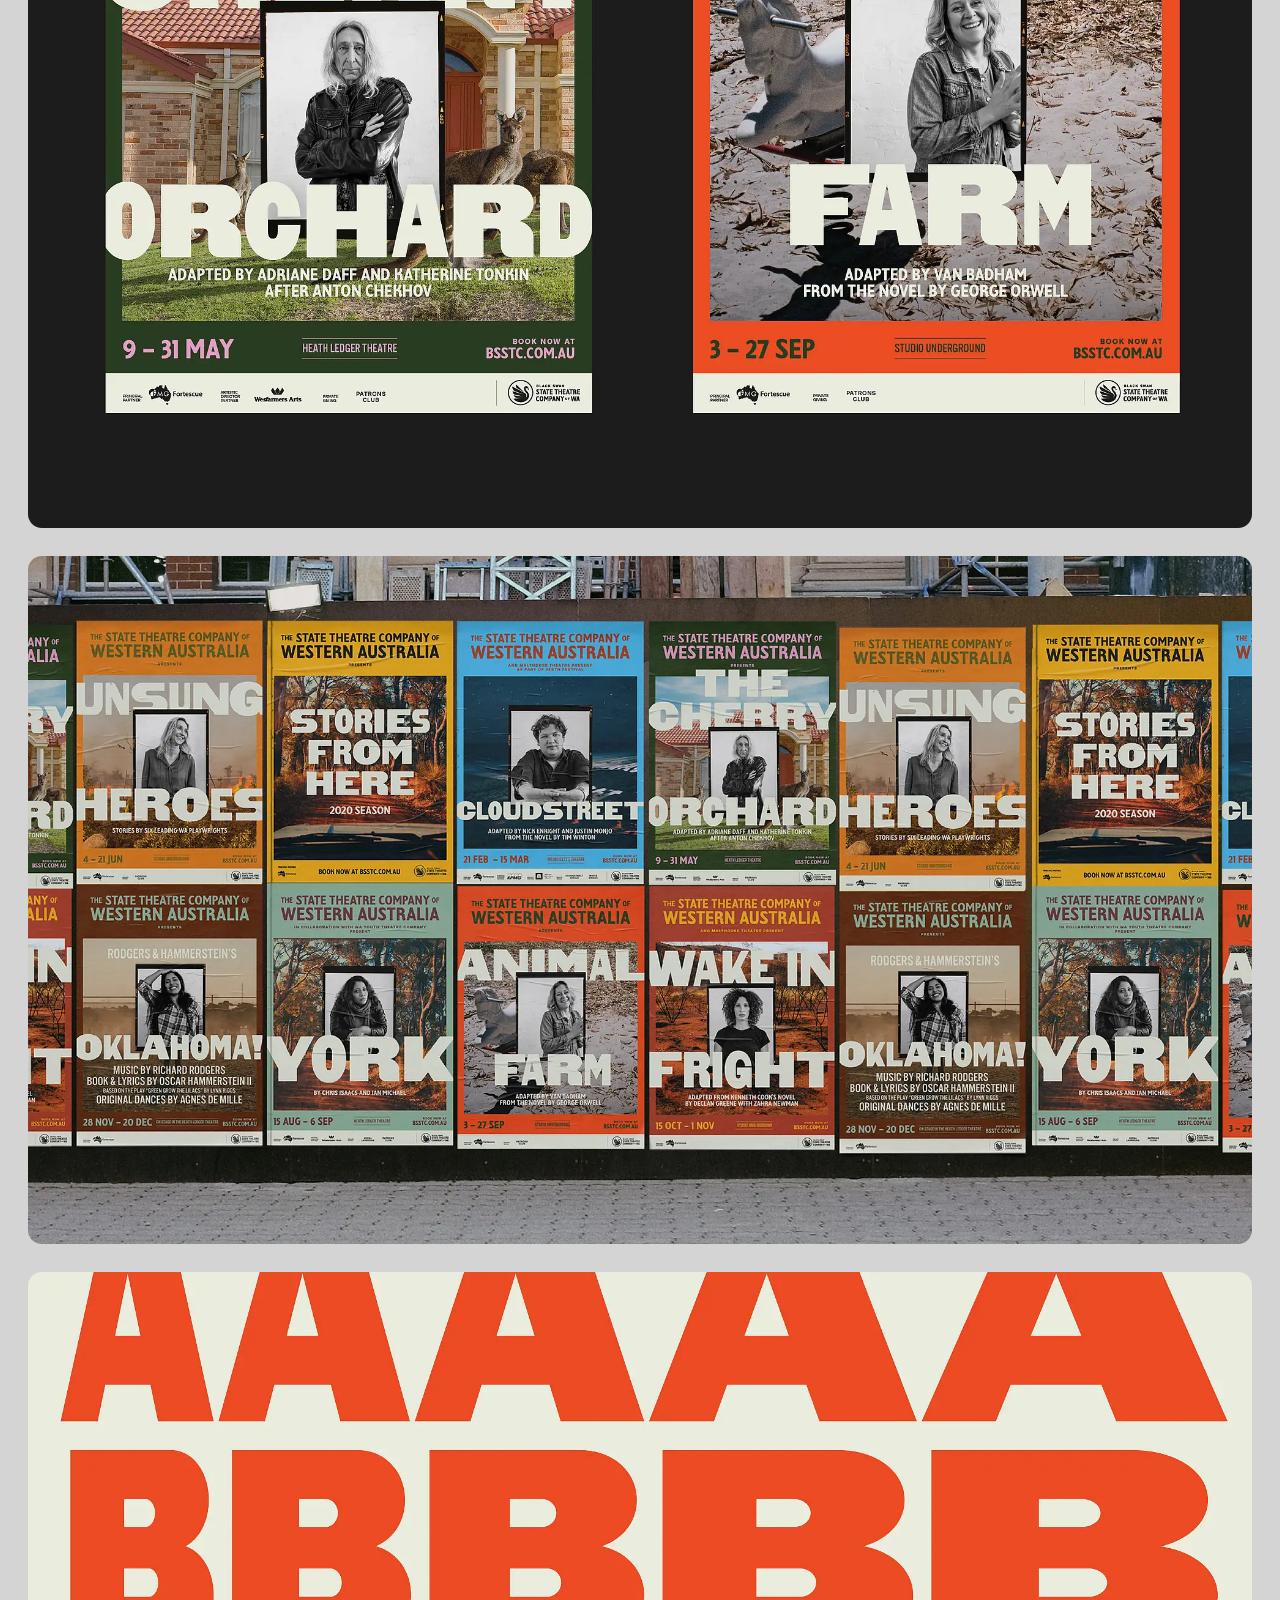
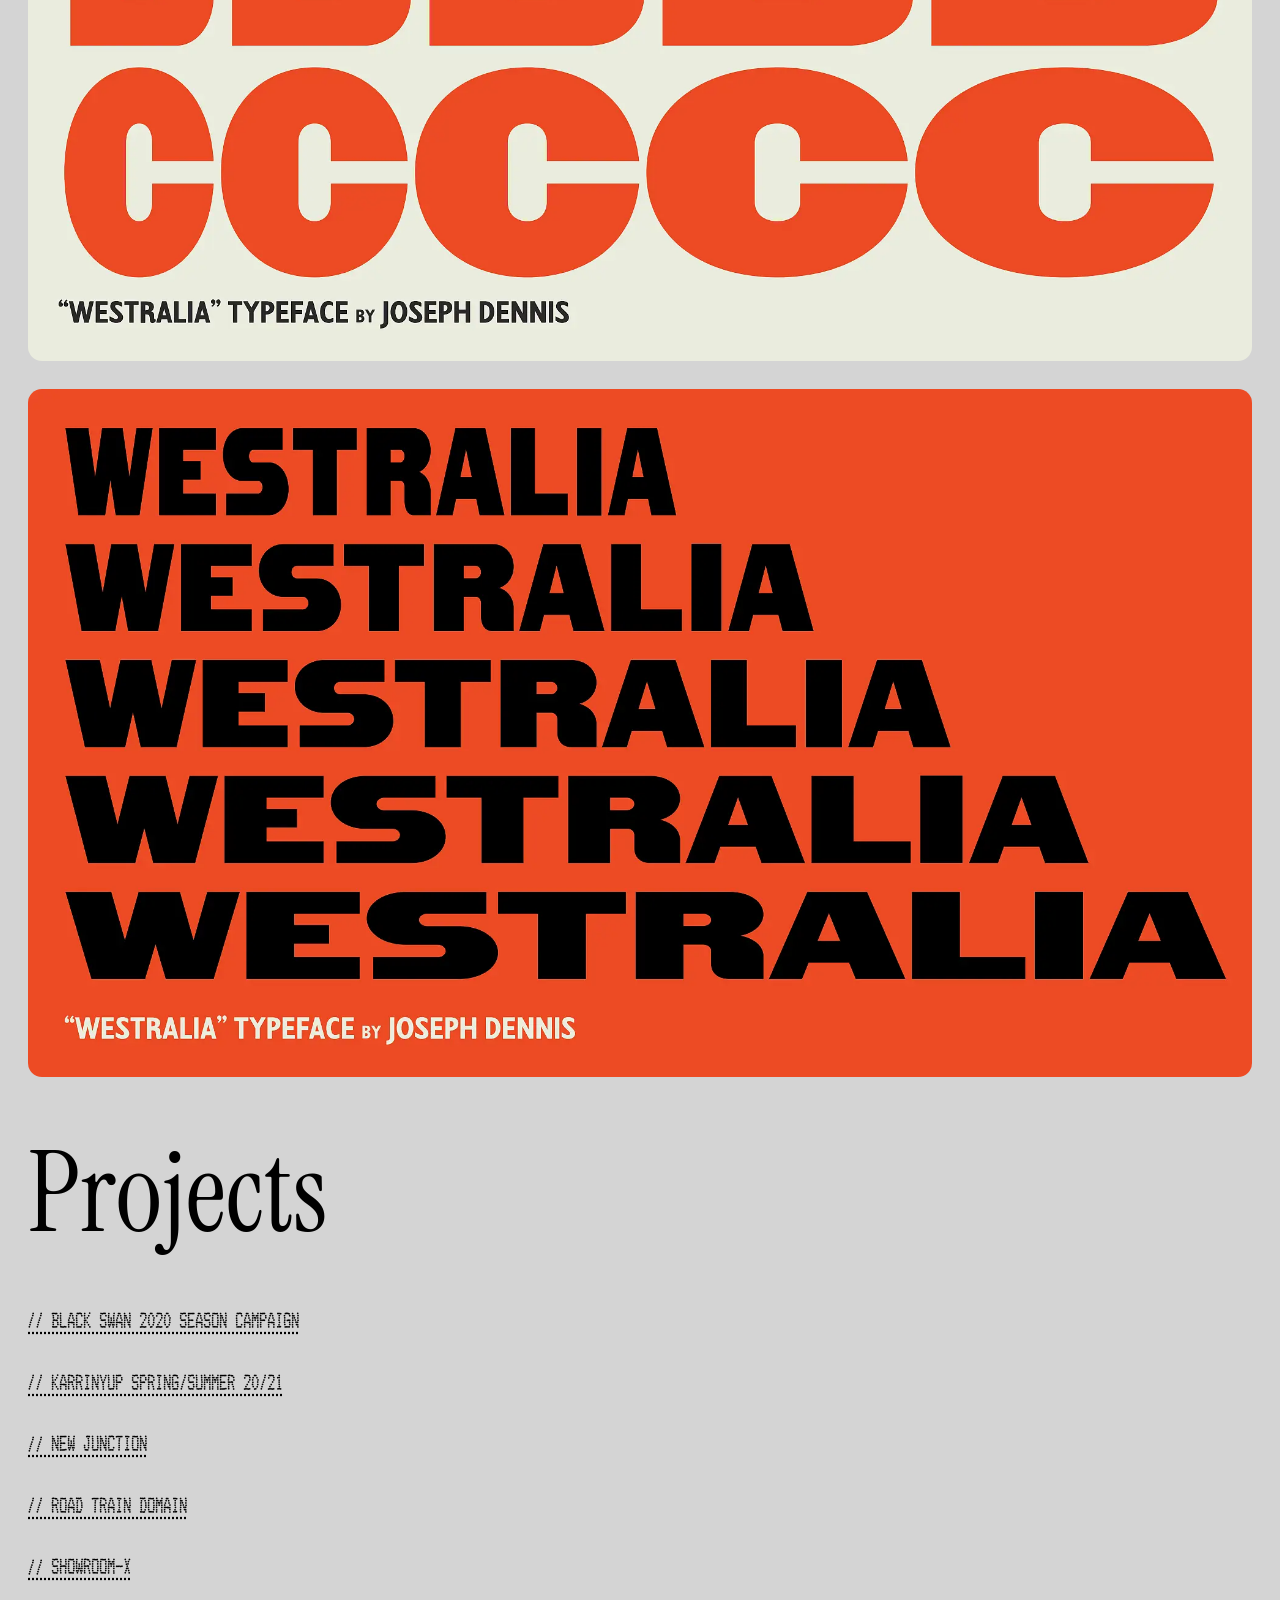
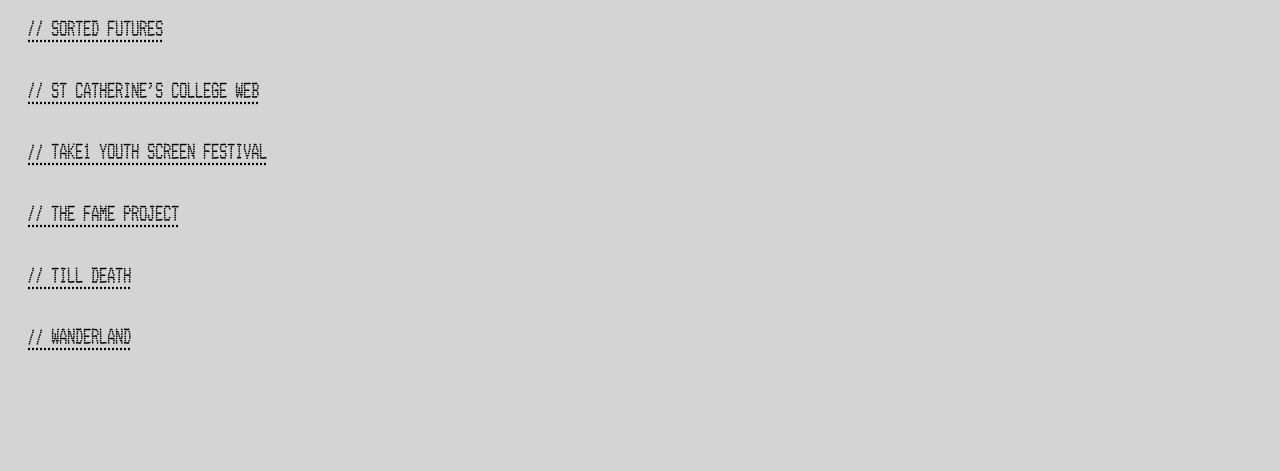
==== commit b7de0f0b: "Ajax and content updates" ====
--- a/black-swan-2020/index.html
+++ b/black-swan-2020/index.html
@@ -4,17 +4,18 @@
         <meta charset="UTF-8">
         <meta name="viewport" content="width=device-width, initial-scale=1.0">
         <title>Cameron Murray ::::: BLACK SWAN 2020.txt</title>
+        <meta name="description" content="Black Swan State Theatre's 2020 Season campaign, Stories from Here, was created to take audiences on a road trip around Western Australia. Taking inspiration from scrapbooks, travel journals, road directories and, even old telephone books, with colour sampled directly from the land.">
 
         <link rel="preconnect" href="https://fonts.googleapis.com">
         <link rel="preconnect" href="https://fonts.gstatic.com" crossorigin>
         <link href="https://fonts.googleapis.com/css2?family=Archivo+Narrow:wght@400..700&family=Archivo:ital,wght@0,100..900;1,100..900&family=Instrument+Serif:ital@0;1&display=swap" rel="stylesheet">
 
-        <meta name="description" content="I’m Cameron Murray, a graphic designer with a knack for jumping between branding, digital design, and motion.">
+        
         <meta name="robots" content="index, follow">
         <link rel="canonical" href="https://cam.graphics">
 
         <meta property="og:title" content="Cameron Murray ::::: BLACK SWAN 2020.txt">
-        <meta property="og:description" content="I’m Cameron Murray, a graphic designer with a knack for jumping between branding, digital design, and motion.">
+        <meta property="og:description" content="Black Swan State Theatre's 2020 Season campaign, Stories from Here, was created to take audiences on a road trip around Western Australia. Taking inspiration from scrapbooks, travel journals, road directories and, even old telephone books, with colour sampled directly from the land.">
         <meta property="og:image" content="https://cam.graphics/cover.jpg">
         <meta property="og:url" content="https://cam.graphics/">
         <meta property="og:type" content="website">
@@ -55,7 +56,7 @@
         </div>
         <hr>
         <div class="paper-box-content">
-            <ul class="project-links box-links">
+            <ul class="project-links box-links" data-close-on-link>
                 <li><a href="/black-swan-2020/" >Black Swan 2020 Season Campaign</a></li>
                 <li><a href="/karrinyup/" >Karrinyup Spring/Summer 20/21</a></li>
                 <li><a href="/new-junction/" >New Junction</a></li>
@@ -65,7 +66,7 @@
                 <li><a href="/st-catherines/" >St Catherine’s College WEB</a></li>
                 <li><a href="/take1/" >TAKE1 Youth Screen Festival</a></li>
                 <li><a href="/the-fame-project/" >The Fame Project</a></li>
-                <li><a href="/till-death/" >TILL DEATH</a></li>
+                <li><a href="/till-death/" >TILL DEATH WEB</a></li>
                 <li><a href="/wanderland/" >WAnderland</a></li>
             </ul>
         </div>
--- a/style.css
+++ b/style.css
@@ -186,6 +186,13 @@
 
 .before-arrow:before {
   content: "← ";
+}
+
+.typewriter {
+  opacity: 0;
+}
+.typewriter.typewriter-started {
+  opacity: 1;
 }
 
 .wait-for-typewriter {
@@ -454,6 +461,10 @@
   --bg-color: white;
   text-decoration: none;
   position: relative;
+  -webkit-transition: -webkit-filter 0.2s;
+  transition: -webkit-filter 0.2s;
+  transition: filter 0.2s;
+  transition: filter 0.2s, -webkit-filter 0.2s;
 }
 .project-item.watch-scroll a {
   -webkit-transition: all 0.5s cubic-bezier(0.22, 1, 0.36, 1);
@@ -528,9 +539,21 @@
   font-size: 1rem;
   margin-bottom: 0;
 }
+.project-item img, .project-item .project-info-wrapper {
+  -webkit-transition: -webkit-transform 0.2s;
+  transition: -webkit-transform 0.2s;
+  transition: transform 0.2s;
+  transition: transform 0.2s, -webkit-transform 0.2s;
+}
 .project-item:hover {
   --text-color: #D4D4D4;
   --bg-color: #000;
+  -webkit-filter: drop-shadow(28px 26px 20px rgba(0, 0, 0, 0.5));
+          filter: drop-shadow(28px 26px 20px rgba(0, 0, 0, 0.5));
+}
+.project-item:hover img, .project-item:hover .project-info-wrapper {
+  -webkit-transform: translate(-1rem, -1rem);
+          transform: translate(-1rem, -1rem);
 }
 @media screen and (max-width: 640px) {
   .project-item a {
@@ -878,8 +901,8 @@
   font-size: 1em;
 }
 .paper-box.open .paper-box-inner {
-  -webkit-animation: printer-feed 1.2s;
-          animation: printer-feed 1.2s;
+  -webkit-animation: printer-feed 0.8s;
+          animation: printer-feed 0.8s;
 }
 @media screen and (max-width: 640px) {
   .paper-box {
